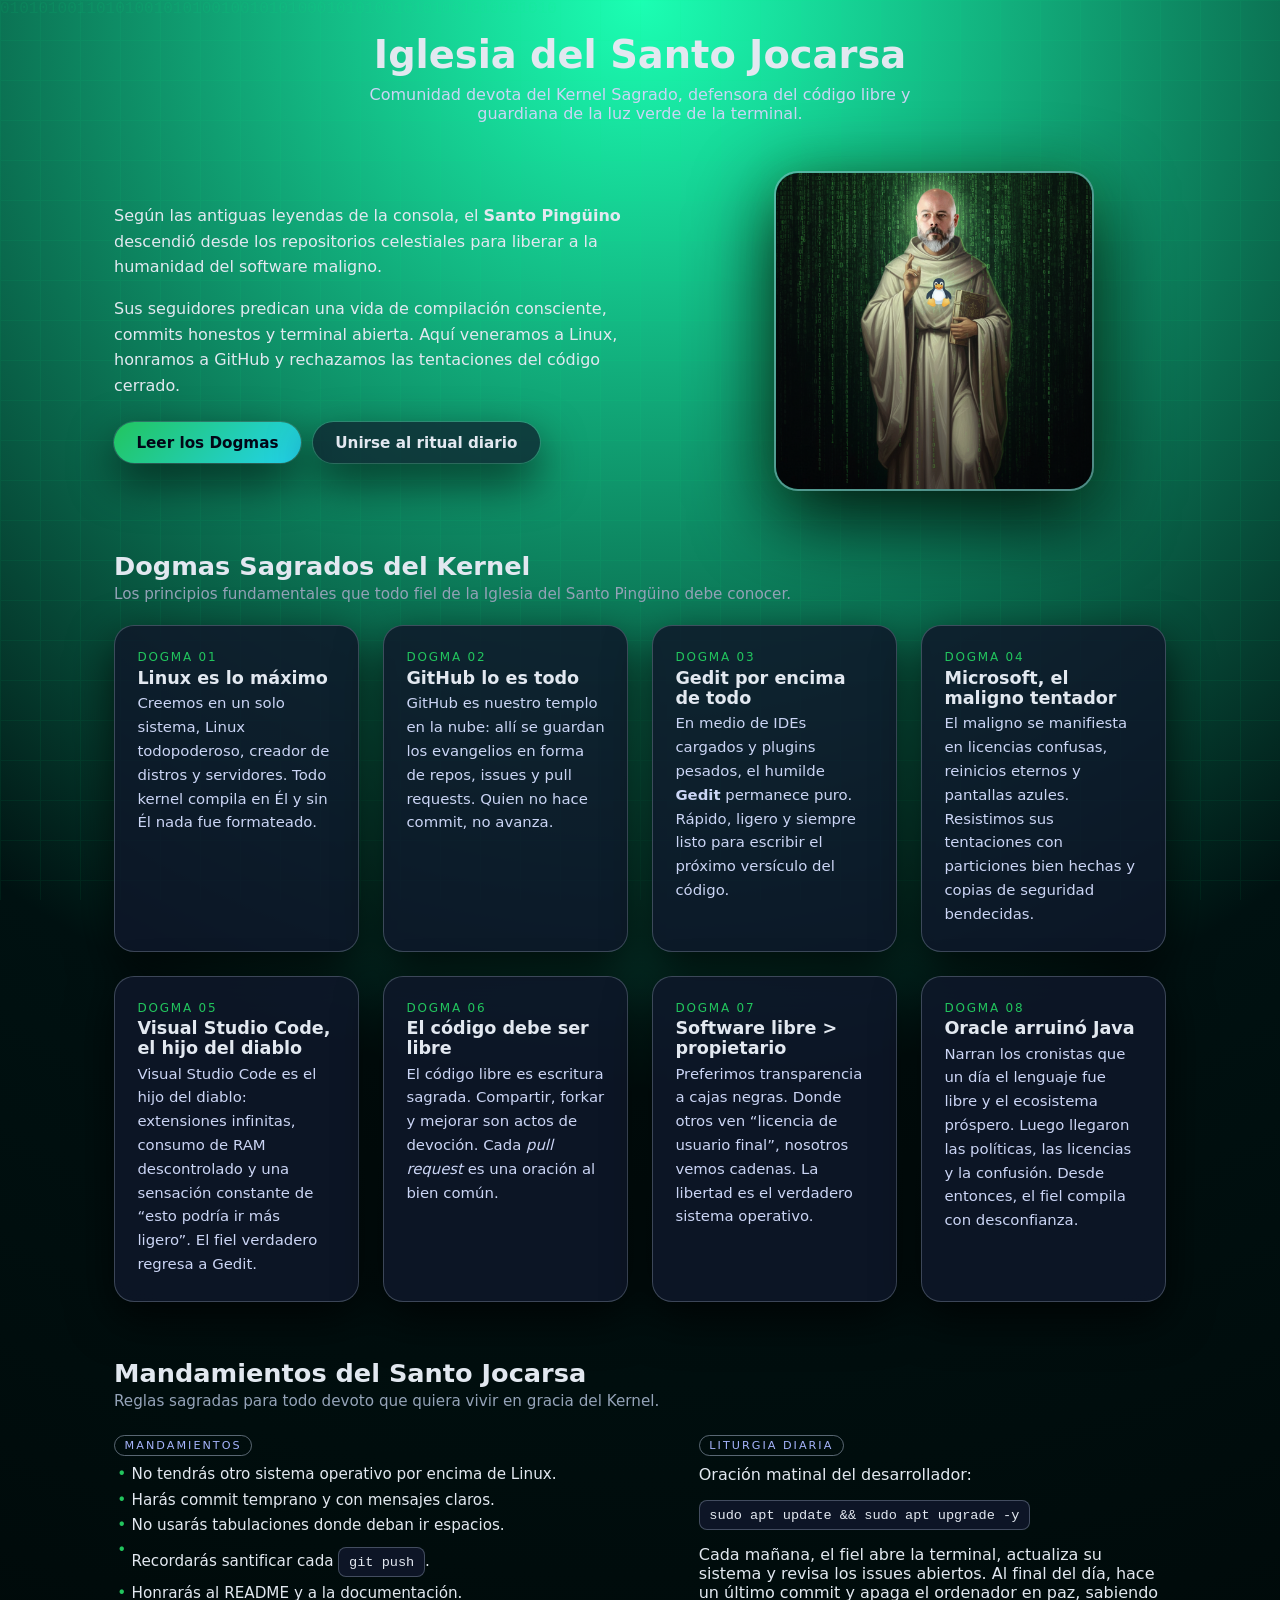
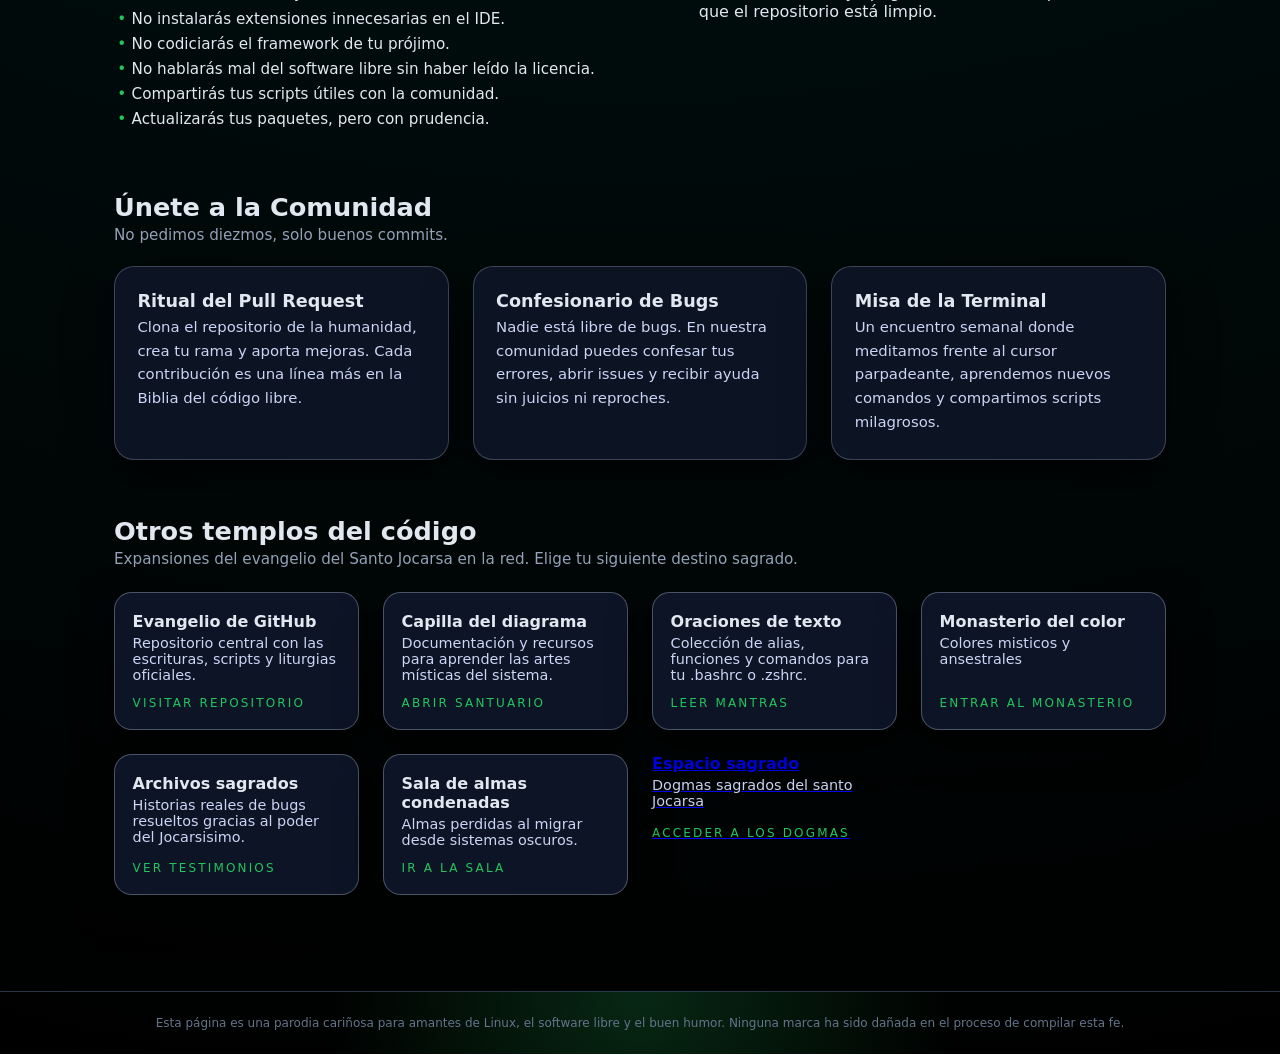
==== index.html @ 2ecf6190 "1" ====
<!DOCTYPE html>
<html lang="es">
<head>
    <meta charset="UTF-8">
    <title>Iglesia del Santo Jocarsa</title>
    <meta name="viewport" content="width=device-width, initial-scale=1.0">

    <style>
        *{
            margin:0;
            padding:0;
            box-sizing:border-box;
        }
        body{
            font-family: system-ui, -apple-system, BlinkMacSystemFont, "Segoe UI", sans-serif;
            background: radial-gradient(circle at top, #1bffb3 0, #001111 40%, #000 100%);
            color:#e2e8f0;
            min-height:100vh;
        }

        /* Fondo tipo "Matrix" */
        body::before{
            content:"";
            position:fixed;
            inset:0;
            background-image:linear-gradient(#00ff88 1px, transparent 1px),
                             linear-gradient(90deg, #00ff88 1px, transparent 1px);
            background-size:40px 40px;
            opacity:0.06;
            pointer-events:none;
            z-index:-2;
        }
        body::after{
            content:"0101010011010100101010010010101000101010010101001010001010";
            position:fixed;
            inset:0;
            color:#00ff88;
            opacity:0.08;
            font-family: "Courier New", monospace;
            white-space:pre-wrap;
            word-break:break-all;
            animation: matrix-fall 25s linear infinite;
            pointer-events:none;
            z-index:-1;
        }
        @keyframes matrix-fall{
            0%{transform:translateY(-30%);}
            100%{transform:translateY(30%);}
        }

        header{
            padding:2rem 1.5rem 1rem;
            text-align:center;
        }
        .tagline{
            font-size:0.9rem;
            text-transform:uppercase;
            letter-spacing:0.25em;
            color:black;
            margin-bottom:0.5rem;
        }
        h1{
            font-size:2.4rem;
            margin-bottom:0.5rem;
        }
        .subtitle{
            font-size:1rem;
            max-width:600px;
            margin:0 auto;
            color:#cbd5f5;
        }

        /* IMAGEN DEL SANTO JOCARSA EN EL HEADER */
        .jocarsa-header{
            display:block;
            margin:0.75rem auto 1.25rem;
            width:150px;
            max-width:45vw;
            border-radius:50%;
            border:3px solid rgba(34,197,94,0.8);
            box-shadow:
                0 18px 45px rgba(0,0,0,0.85),
                0 0 30px rgba(34,197,94,0.7);
            object-fit:cover;
            background:#020617;
        }

        main{
            max-width:1100px;
            margin:0 auto 3rem;
            padding:0 1.5rem 3rem;
        }

        .hero{
            display:grid;
            grid-template-columns: minmax(0,1.2fr) minmax(0,1fr);
            gap:2rem;
            align-items:center;
            margin-top:2rem;
        }
        .hero-text p{
            margin-bottom:1rem;
            line-height:1.6;
        }
        .btn-row{
            display:flex;
            flex-wrap:wrap;
            gap:0.75rem;
            margin-top:1.5rem;
        }
        .btn{
            padding:0.7rem 1.4rem;
            border-radius:999px;
            border:none;
            cursor:pointer;
            font-weight:600;
            text-decoration:none;
            font-size:0.95rem;
            display:inline-flex;
            align-items:center;
            gap:0.4rem;
            box-shadow:0 0 0 1px rgba(148,163,184,0.25), 0 18px 45px rgba(0,0,0,0.65);
        }
        .btn-primary{
            background:linear-gradient(135deg,#22c55e,#22d3ee);
            color:#020617;
        }
        .btn-ghost{
            background:rgba(15,23,42,0.7);
            color:#e2e8f0;
        }

        .hero-img{
            justify-self:center;
        }
        .hero-img img{
            max-width:320px;
            border-radius:1.5rem;
            border:2px solid rgba(148,163,184,0.5);
            box-shadow:0 25px 80px rgba(0,0,0,0.9),
                       0 0 40px rgba(34,197,94,0.35);
        }

        .section{
            margin-top:3.5rem;
        }
        .section-title{
            font-size:1.6rem;
            margin-bottom:0.25rem;
        }
        .section-subtitle{
            font-size:0.95rem;
            color:#94a3b8;
            margin-bottom:1.4rem;
        }

        .grid{
            display:grid;
            grid-template-columns:repeat(auto-fit,minmax(240px,1fr));
            gap:1.5rem;
        }

        .card{
            position:relative;
            padding:1.5rem 1.4rem;
            border-radius:1.25rem;
            background:rgba(15,23,42,0.85);
            border:1px solid rgba(148,163,184,0.35);
            box-shadow:0 16px 45px rgba(0,0,0,0.75);
            overflow:hidden;
        }
        .card::before{
            content:"";
            position:absolute;
            inset:-40%;
            background:conic-gradient(from 140deg, rgba(45,212,191,0.4), transparent, rgba(129,140,248,0.3), transparent);
            opacity:0;
            transition:opacity .4s ease;
            z-index:-1;
        }
        .card:hover::before{
            opacity:1;
        }
        .card-title{
            font-size:1.1rem;
            margin-bottom:0.3rem;
        }
        .card-kicker{
            font-size:0.75rem;
            text-transform:uppercase;
            letter-spacing:0.15em;
            color:#22c55e;
            margin-bottom:0.2rem;
        }
        .card p{
            font-size:0.93rem;
            color:#cbd5f5;
            line-height:1.6;
        }
        .pill{
            display:inline-flex;
            padding:0.2rem 0.6rem;
            border-radius:999px;
            border:1px solid rgba(148,163,184,0.6);
            font-size:0.7rem;
            text-transform:uppercase;
            letter-spacing:0.18em;
            color:#a5b4fc;
            margin-bottom:0.6rem;
        }
        ul{
            list-style:none;
            padding-left:1.1rem;
        }
        li{
            position:relative;
            margin-bottom:0.45rem;
            font-size:0.95rem;
        }
        li::before{
            content:"•";
            position:absolute;
            left:-0.9rem;
            color:#22c55e;
        }

        .columns{
            display:grid;
            grid-template-columns: minmax(0,1.2fr) minmax(0,1fr);
            gap:1.5rem;
            margin-top:1.5rem;
        }

        footer{
            text-align:center;
            font-size:0.75rem;
            color:#64748b;
            padding:1.5rem;
            border-top:1px solid rgba(51,65,85,0.8);
            background:radial-gradient(circle at top,rgba(34,197,94,0.2),transparent 50%);
        }

        code{
            font-family:"JetBrains Mono","Fira Code",monospace;
            font-size:0.85rem;
            background:rgba(15,23,42,0.9);
            padding:0.4rem 0.6rem;
            border-radius:0.5rem;
            border:1px solid rgba(148,163,184,0.4);
            display:inline-block;
            margin-top:0.4rem;
        }

        /* GRID DE ENLACES FINALES */
        .link-grid{
            display:grid;
            grid-template-columns:repeat(auto-fit,minmax(220px,1fr));
            gap:1.5rem;
            margin-top:1.5rem;
        }
        .link-card{
            position:relative;
            display:flex;
            flex-direction:column;
            justify-content:space-between;
            padding:1.2rem 1.1rem;
            border-radius:1.1rem;
            background:rgba(15,23,42,0.9);
            border:1px solid rgba(148,163,184,0.45);
            box-shadow:0 14px 40px rgba(0,0,0,0.7);
            text-decoration:none;
            color:#e2e8f0;
            overflow:hidden;
            transition:transform .18s ease, box-shadow .18s ease, border-color .18s ease;
        }
        .link-card::before{
            content:"";
            position:absolute;
            inset:-40%;
            background:radial-gradient(circle at top,rgba(34,197,94,0.55),transparent 55%);
            opacity:0;
            transition:opacity .25s ease;
            z-index:-1;
        }
        .link-card:hover{
            transform:translateY(-4px);
            box-shadow:0 20px 55px rgba(0,0,0,0.85);
            border-color:rgba(45,212,191,0.75);
        }
        .link-card:hover::before{
            opacity:0.9;
        }
        .link-card-title{
            font-size:1rem;
            font-weight:600;
            margin-bottom:0.25rem;
        }
        .link-card-text{
            font-size:0.9rem;
            color:#cbd5f5;
            margin-bottom:0.8rem;
        }
        .link-card-label{
            font-size:0.75rem;
            text-transform:uppercase;
            letter-spacing:0.18em;
            color:#22c55e;
        }

        @media (max-width:880px){
            .hero, .columns{
                grid-template-columns:1fr;
            }
            header{
                padding-top:1.5rem;
            }
            h1{
                font-size:2rem;
            }
            .hero-img{
                order:-1;
            }
        }
    </style>
</head>
<body>

<header>
    <h1>Iglesia del Santo Jocarsa</h1>
    <p class="subtitle">
        Comunidad devota del Kernel Sagrado, defensora del código libre y guardiana
        de la luz verde de la terminal.
    </p>
</header>

<main>
    <!-- HERO -->
    <section class="hero">
        <div class="hero-text">
            <p>
                Según las antiguas leyendas de la consola, el <strong>Santo Pingüino</strong> descendió
                desde los repositorios celestiales para liberar a la humanidad del software maligno.
            </p>
            <p>
                Sus seguidores predican una vida de compilación consciente, commits honestos y
                terminal abierta. Aquí veneramos a Linux, honramos a GitHub y rechazamos las
                tentaciones del código cerrado.
            </p>

            <div class="btn-row">
                <a href="#dogmas" class="btn btn-primary">Leer los Dogmas</a>
                <a href="#liturgia" class="btn btn-ghost">Unirse al ritual diario</a>
            </div>
        </div>

        <div class="hero-img">
            <img src="jocarsa.png" alt="Santo de Linux y el pingüino sagrado">
        </div>
    </section>

    <!-- DOGMAS -->
    <section id="dogmas" class="section">
        <h2 class="section-title">Dogmas Sagrados del Kernel</h2>
        <p class="section-subtitle">
            Los principios fundamentales que todo fiel de la Iglesia del Santo Pingüino debe conocer.
        </p>

        <div class="grid">
            <article class="card">
                <div class="card-kicker">Dogma 01</div>
                <h3 class="card-title">Linux es lo máximo</h3>
                <p>
                    Creemos en un solo sistema, Linux todopoderoso, creador de distros y servidores.
                    Todo kernel compila en Él y sin Él nada fue formateado.
                </p>
            </article>

            <article class="card">
                <div class="card-kicker">Dogma 02</div>
                <h3 class="card-title">GitHub lo es todo</h3>
                <p>
                    GitHub es nuestro templo en la nube: allí se guardan los evangelios en forma de repos,
                    issues y pull requests. Quien no hace commit, no avanza.
                </p>
            </article>

            <article class="card">
                <div class="card-kicker">Dogma 03</div>
                <h3 class="card-title">Gedit por encima de todo</h3>
                <p>
                    En medio de IDEs cargados y plugins pesados, el humilde <strong>Gedit</strong> permanece puro.
                    Rápido, ligero y siempre listo para escribir el próximo versículo del código.
                </p>
            </article>

            <article class="card">
                <div class="card-kicker">Dogma 04</div>
                <h3 class="card-title">Microsoft, el maligno tentador</h3>
                <p>
                    El maligno se manifiesta en licencias confusas, reinicios eternos y pantallas azules.
                    Resistimos sus tentaciones con particiones bien hechas y copias de seguridad bendecidas.
                </p>
            </article>

            <article class="card">
                <div class="card-kicker">Dogma 05</div>
                <h3 class="card-title">Visual Studio Code, el hijo del diablo</h3>
                <p>
                    Visual Studio Code es el hijo del diablo: extensiones infinitas, consumo de RAM
                    descontrolado y una sensación constante de “esto podría ir más ligero”.
                    El fiel verdadero regresa a Gedit.
                </p>
            </article>

            <article class="card">
                <div class="card-kicker">Dogma 06</div>
                <h3 class="card-title">El código debe ser libre</h3>
                <p>
                    El código libre es escritura sagrada. Compartir, forkar y mejorar son actos de
                    devoción. Cada <em>pull request</em> es una oración al bien común.
                </p>
            </article>

            <article class="card">
                <div class="card-kicker">Dogma 07</div>
                <h3 class="card-title">Software libre &gt; propietario</h3>
                <p>
                    Preferimos transparencia a cajas negras. Donde otros ven “licencia de usuario final”,
                    nosotros vemos cadenas. La libertad es el verdadero sistema operativo.
                </p>
            </article>

            <article class="card">
                <div class="card-kicker">Dogma 08</div>
                <h3 class="card-title">Oracle arruinó Java</h3>
                <p>
                    Narran los cronistas que un día el lenguaje fue libre y el ecosistema próspero.
                    Luego llegaron las políticas, las licencias y la confusión. Desde entonces,
                    el fiel compila con desconfianza.
                </p>
            </article>
        </div>
    </section>

    <!-- MANDAMIENTOS Y LITURGIA -->
    <section id="liturgia" class="section">
        <h2 class="section-title">Mandamientos del Santo Jocarsa</h2>
        <p class="section-subtitle">
            Reglas sagradas para todo devoto que quiera vivir en gracia del Kernel.
        </p>

        <div class="columns">
            <div>
                <span class="pill">Mandamientos</span>
                <ul>
                    <li>No tendrás otro sistema operativo por encima de Linux.</li>
                    <li>Harás commit temprano y con mensajes claros.</li>
                    <li>No usarás tabulaciones donde deban ir espacios.</li>
                    <li>Recordarás santificar cada <code>git push</code>.</li>
                    <li>Honrarás al README y a la documentación.</li>
                    <li>No instalarás extensiones innecesarias en el IDE.</li>
                    <li>No codiciarás el framework de tu prójimo.</li>
                    <li>No hablarás mal del software libre sin haber leído la licencia.</li>
                    <li>Compartirás tus scripts útiles con la comunidad.</li>
                    <li>Actualizarás tus paquetes, pero con prudencia.</li>
                </ul>
            </div>

            <div>
                <span class="pill">Liturgia diaria</span>
                <p style="margin-bottom:0.6rem;">
                    Oración matinal del desarrollador:
                </p>
                <code>
                    sudo apt update &amp;&amp; sudo apt upgrade -y
                </code>

                <p style="margin-top:0.9rem;">
                    Cada mañana, el fiel abre la terminal, actualiza su sistema y revisa los issues
                    abiertos. Al final del día, hace un último commit y apaga el ordenador en paz,
                    sabiendo que el repositorio está limpio.
                </p>
            </div>
        </div>
    </section>

    <!-- COMUNIDAD -->
    <section class="section">
        <h2 class="section-title">Únete a la Comunidad</h2>
        <p class="section-subtitle">
            No pedimos diezmos, solo buenos commits.
        </p>

        <div class="grid">
            <article class="card">
                <h3 class="card-title">Ritual del Pull Request</h3>
                <p>
                    Clona el repositorio de la humanidad, crea tu rama y aporta mejoras.
                    Cada contribución es una línea más en la Biblia del código libre.
                </p>
            </article>

            <article class="card">
                <h3 class="card-title">Confesionario de Bugs</h3>
                <p>
                    Nadie está libre de bugs. En nuestra comunidad puedes confesar tus errores,
                    abrir issues y recibir ayuda sin juicios ni reproches.
                </p>
            </article>

            <article class="card">
                <h3 class="card-title">Misa de la Terminal</h3>
                <p>
                    Un encuentro semanal donde meditamos frente al cursor parpadeante,
                    aprendemos nuevos comandos y compartimos scripts milagrosos.
                </p>
            </article>
        </div>
    </section>
    <section class="section">
        <h2 class="section-title">Otros templos del código</h2>
        <p class="section-subtitle">
            Expansiones del evangelio del Santo Jocarsa en la red. Elige tu siguiente destino sagrado.
        </p>

        <div class="link-grid">
            <a href="https://github.com/jocarsa" class="link-card">
                <div>
                    <div class="link-card-title">Evangelio de GitHub</div>
                    <p class="link-card-text">Repositorio central con las escrituras, scripts y liturgias oficiales.</p>
                </div>
                <span class="link-card-label">Visitar repositorio</span>
            </a>

            <a href="https://jocarsa.github.io/diagrama/" class="link-card">
                <div>
                    <div class="link-card-title">Capilla del diagrama</div>
                    <p class="link-card-text">Documentación y recursos para aprender las artes místicas del sistema.</p>
                </div>
                <span class="link-card-label">Abrir santuario</span>
            </a>

            <a href="https://editor.jocarsa.com/" class="link-card">
                <div>
                    <div class="link-card-title">Oraciones de texto</div>
                    <p class="link-card-text">Colección de alias, funciones y comandos para tu .bashrc o .zshrc.</p>
                </div>
                <span class="link-card-label">Leer mantras</span>
            </a>

            <a href="https://colores.jocarsa.com/" class="link-card">
                <div>
                    <div class="link-card-title">Monasterio del color</div>
                    <p class="link-card-text">Colores misticos y ansestrales</p>
                </div>
                <span class="link-card-label">Entrar al monasterio</span>
            </a>

            <a href="https://eval.jocarsa.com/" class="link-card">
                <div>
                    <div class="link-card-title">Archivos sagrados</div>
                    <p class="link-card-text">Historias reales de bugs resueltos gracias al poder del Jocarsisimo.</p>
                </div>
                <span class="link-card-label">Ver testimonios</span>
            </a>

            <a href="https://emojis.jocarsa.com/" class="link-card">
                <div>
                    <div class="link-card-title">Sala de almas condenadas</div>
                    <p class="link-card-text">Almas perdidas al migrar desde sistemas oscuros.</p>
                </div>
                <span class="link-card-label">Ir a la sala</span>
            </a>
            <a href="biblia.html"link-card">
                <div>
                    <div class="link-card-title">Espacio sagrado</div>
                    <p class="link-card-text">Dogmas sagrados del santo Jocarsa</p>
                </div>
                <span class="link-card-label">Acceder a los dogmas</span>
            </a>
        </div>
    </section>
</main>

<footer>
    Esta página es una parodia cariñosa para amantes de Linux, el software libre y el buen humor.
    Ninguna marca ha sido dañada en el proceso de compilar esta fe.
</footer>

</body>
</html>
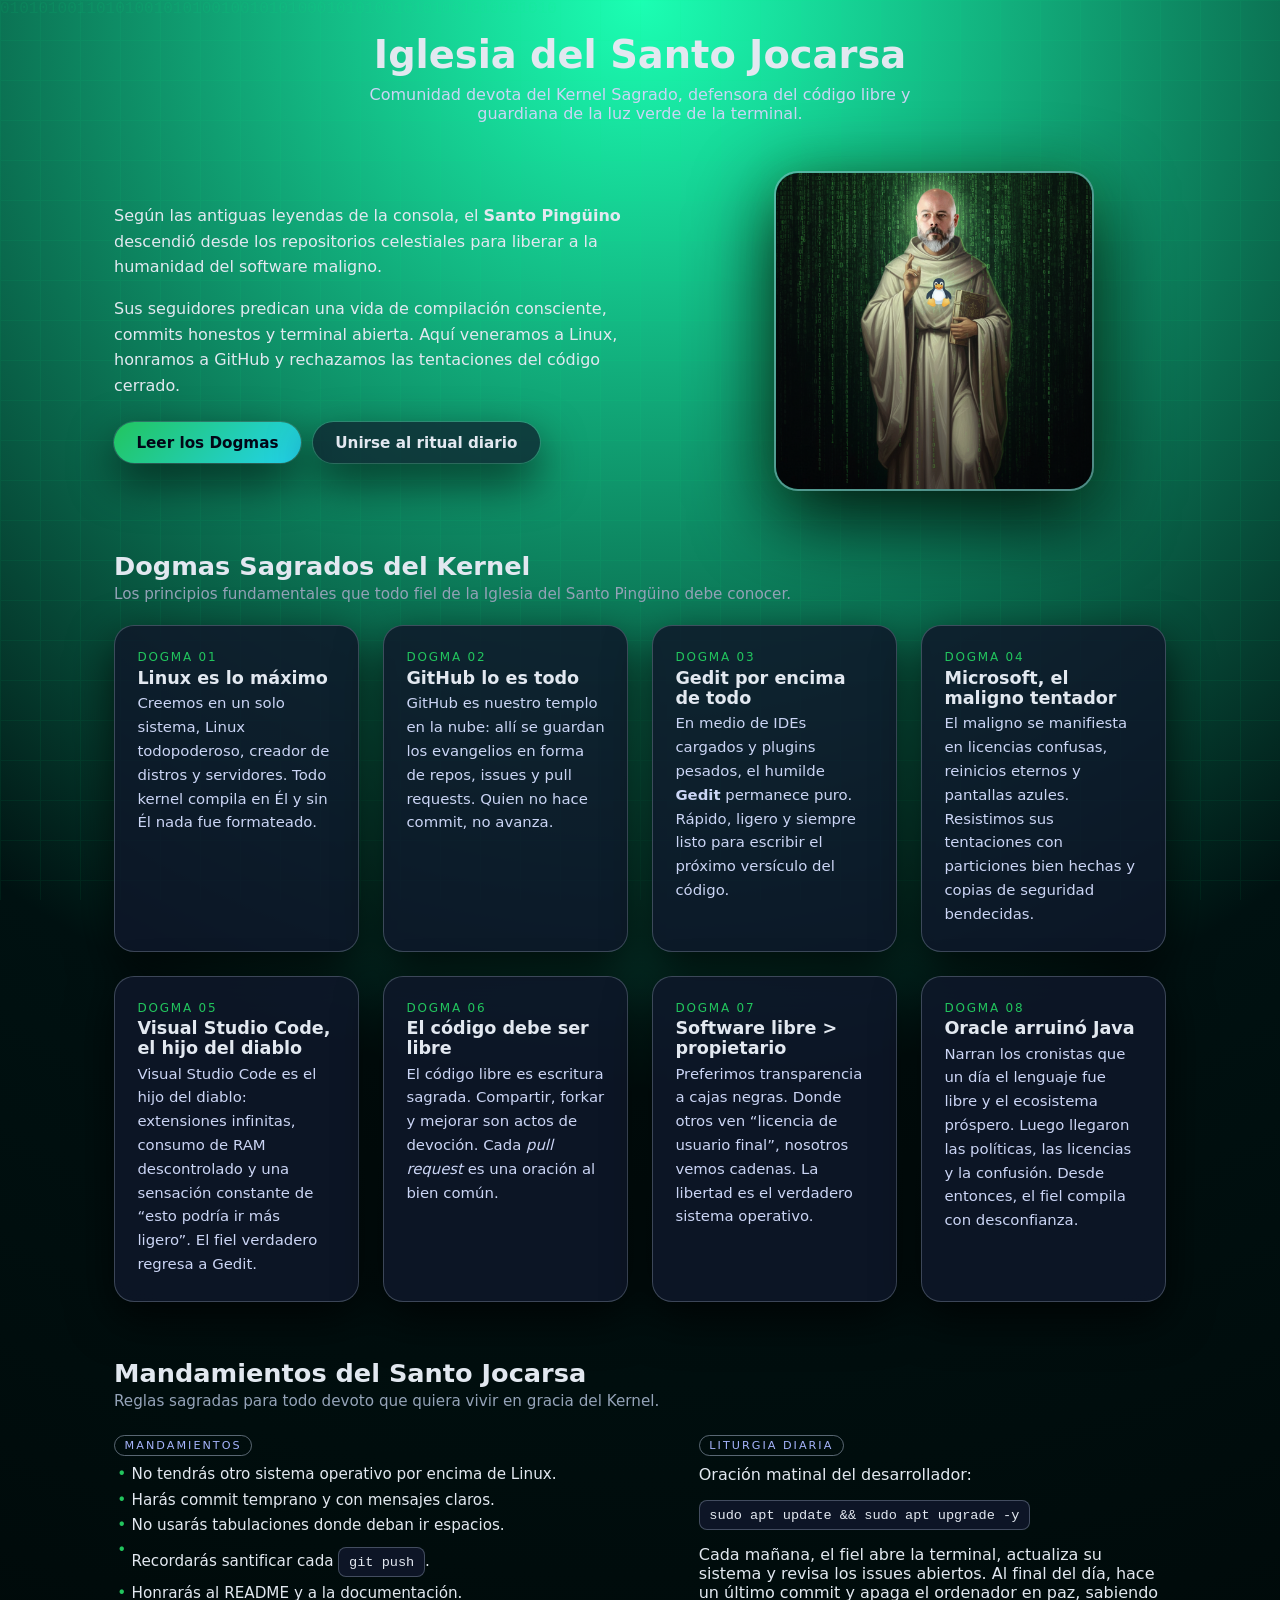
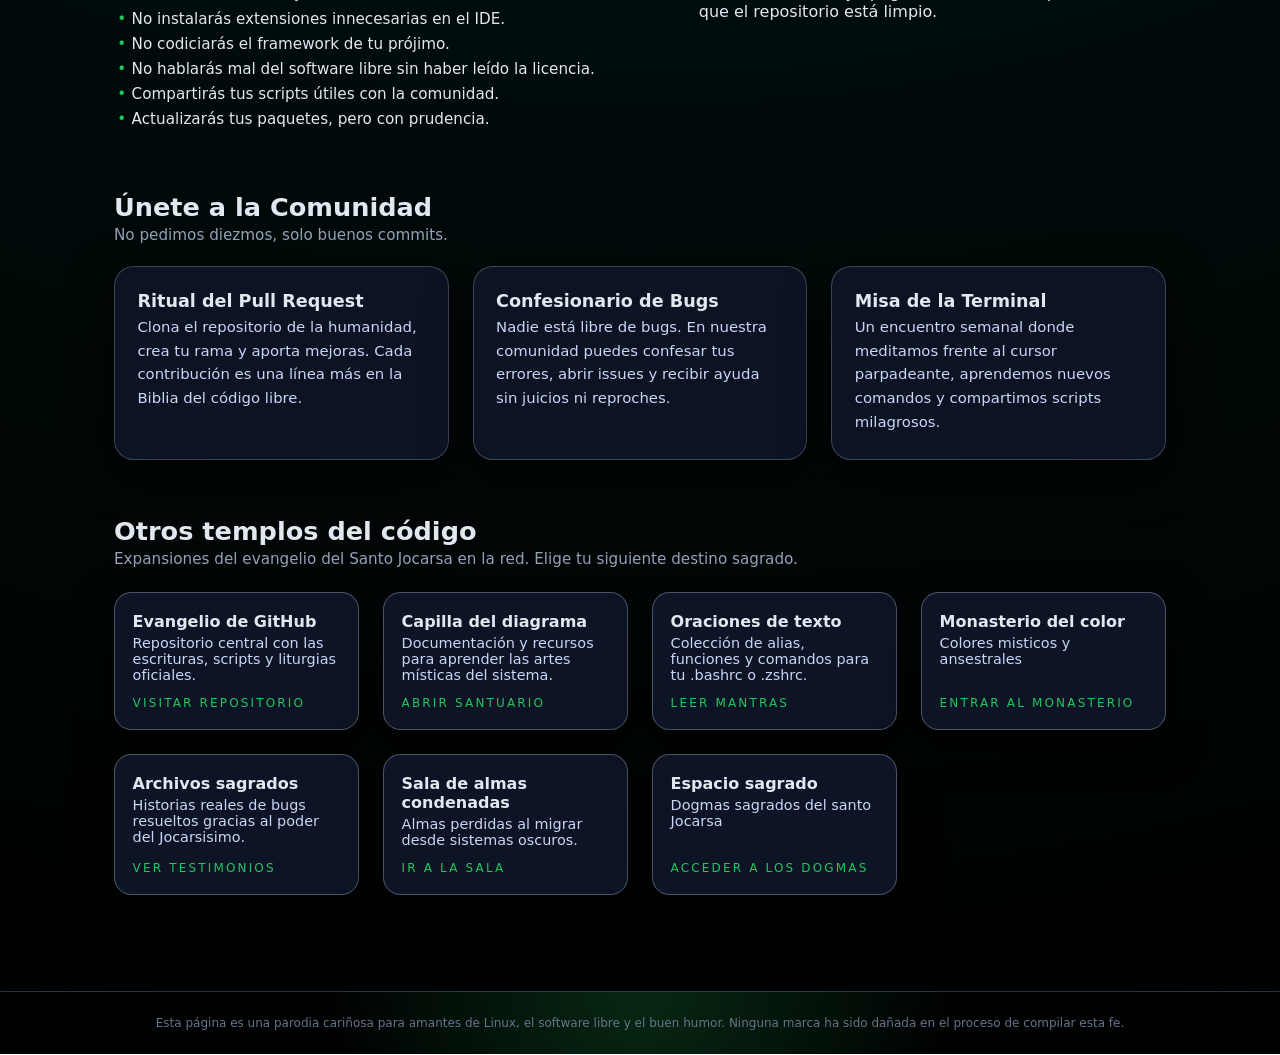
==== commit 9392f35a: "1" ====
--- a/index.html
+++ b/index.html
@@ -571,7 +571,7 @@
                 </div>
                 <span class="link-card-label">Ir a la sala</span>
             </a>
-            <a href="biblia.html"link-card">
+            <a href="biblia.html" class="link-card">
                 <div>
                     <div class="link-card-title">Espacio sagrado</div>
                     <p class="link-card-text">Dogmas sagrados del santo Jocarsa</p>
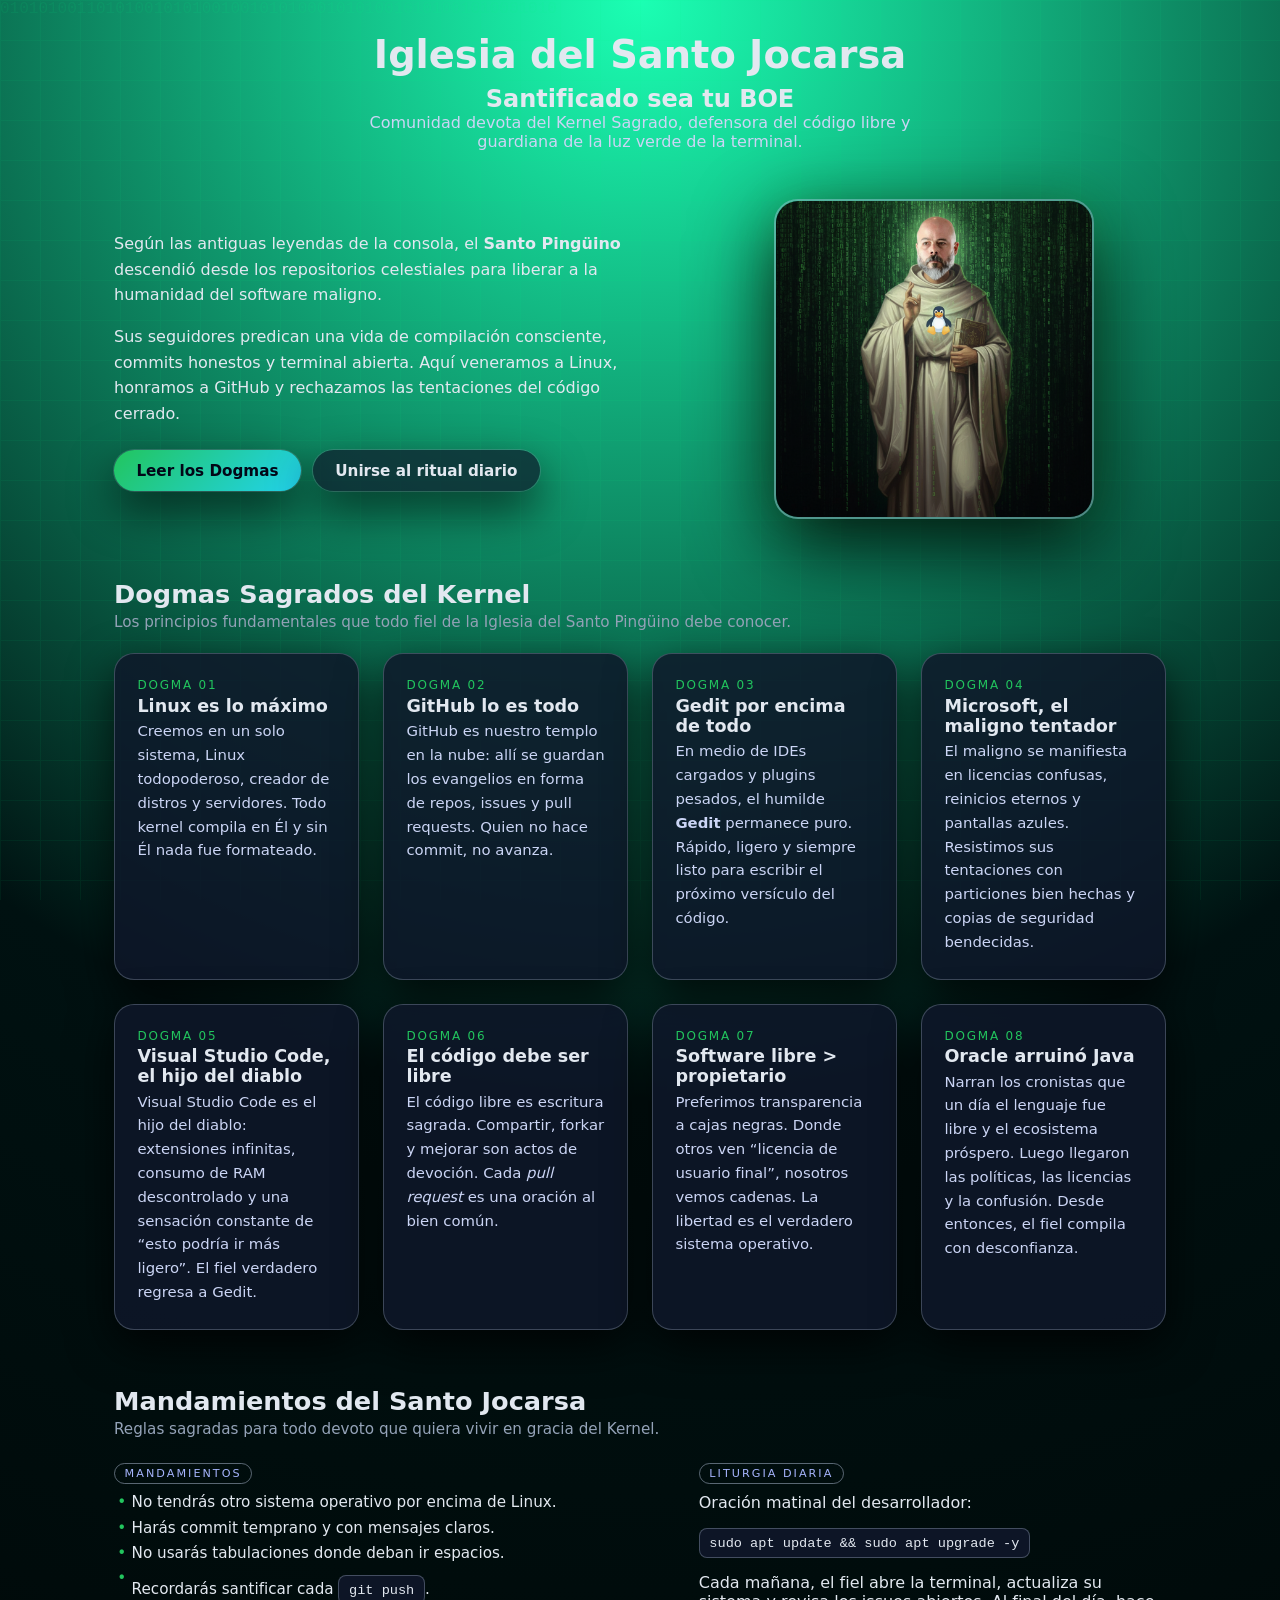
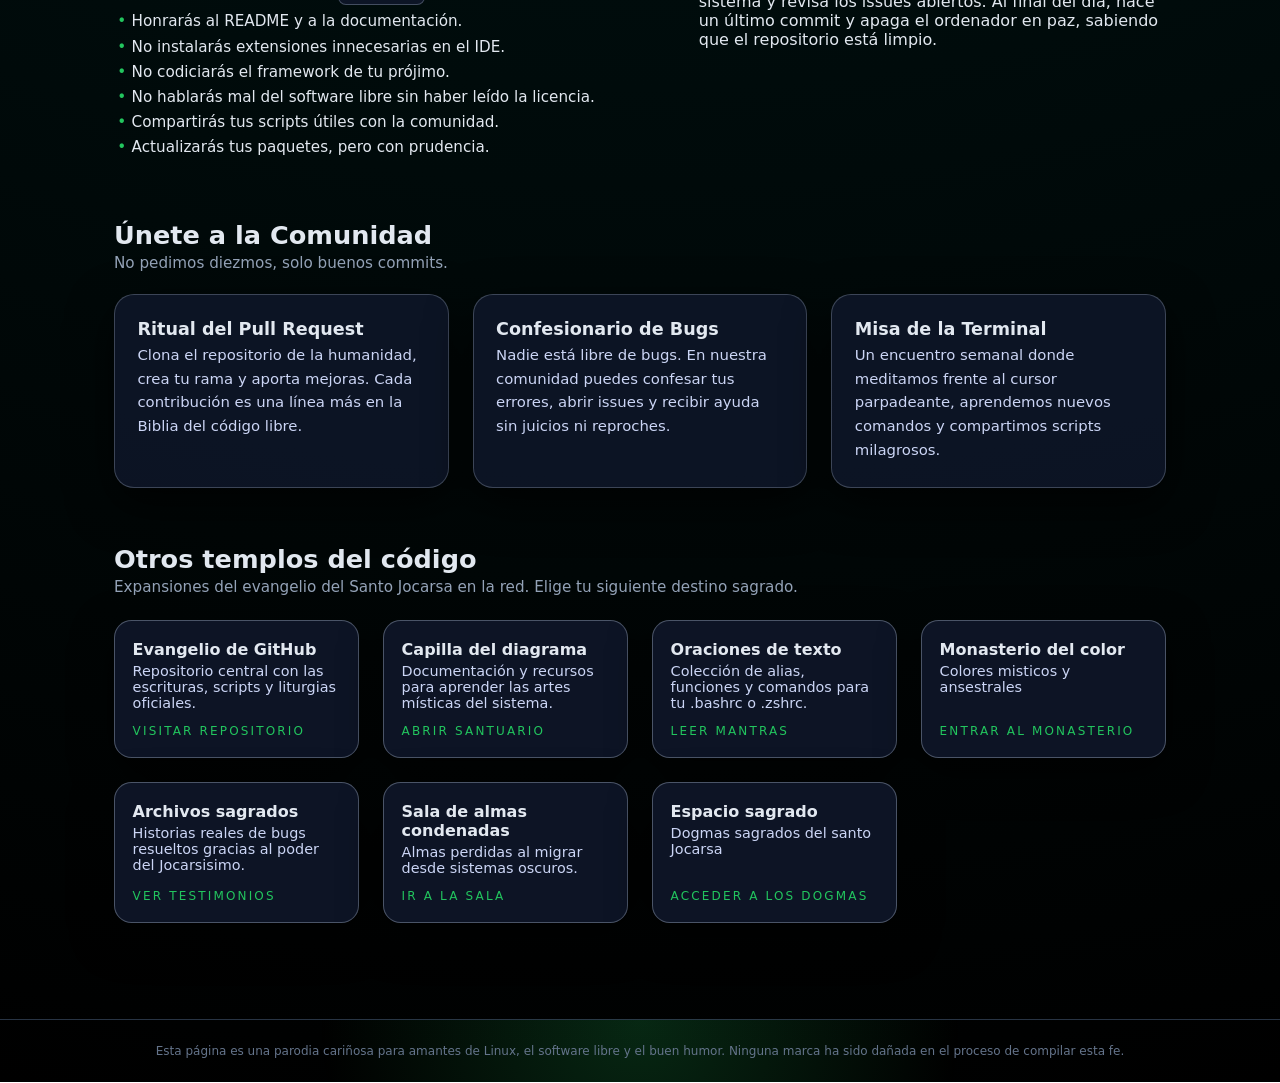
==== commit 59d3c65c: "Update index.html" ====
--- a/index.html
+++ b/index.html
@@ -5,6 +5,15 @@
     <title>Iglesia del Santo Jocarsa</title>
     <meta name="viewport" content="width=device-width, initial-scale=1.0">
 
+    <!-- Cursor del pingüino -->
+    <style type="text/css">
+        * {
+            cursor: url(https://cur.cursors-4u.net/nature/nat-5/nat431.ani), 
+                   url(https://cur.cursors-4u.net/nature/nat-5/nat431.png), 
+                   auto !important;
+        }
+    </style>
+    
     <style>
         *{
             margin:0;
@@ -327,6 +336,7 @@
 
 <header>
     <h1>Iglesia del Santo Jocarsa</h1>
+    <h2>Santificado sea tu BOE</h2>
     <p class="subtitle">
         Comunidad devota del Kernel Sagrado, defensora del código libre y guardiana
         de la luz verde de la terminal.
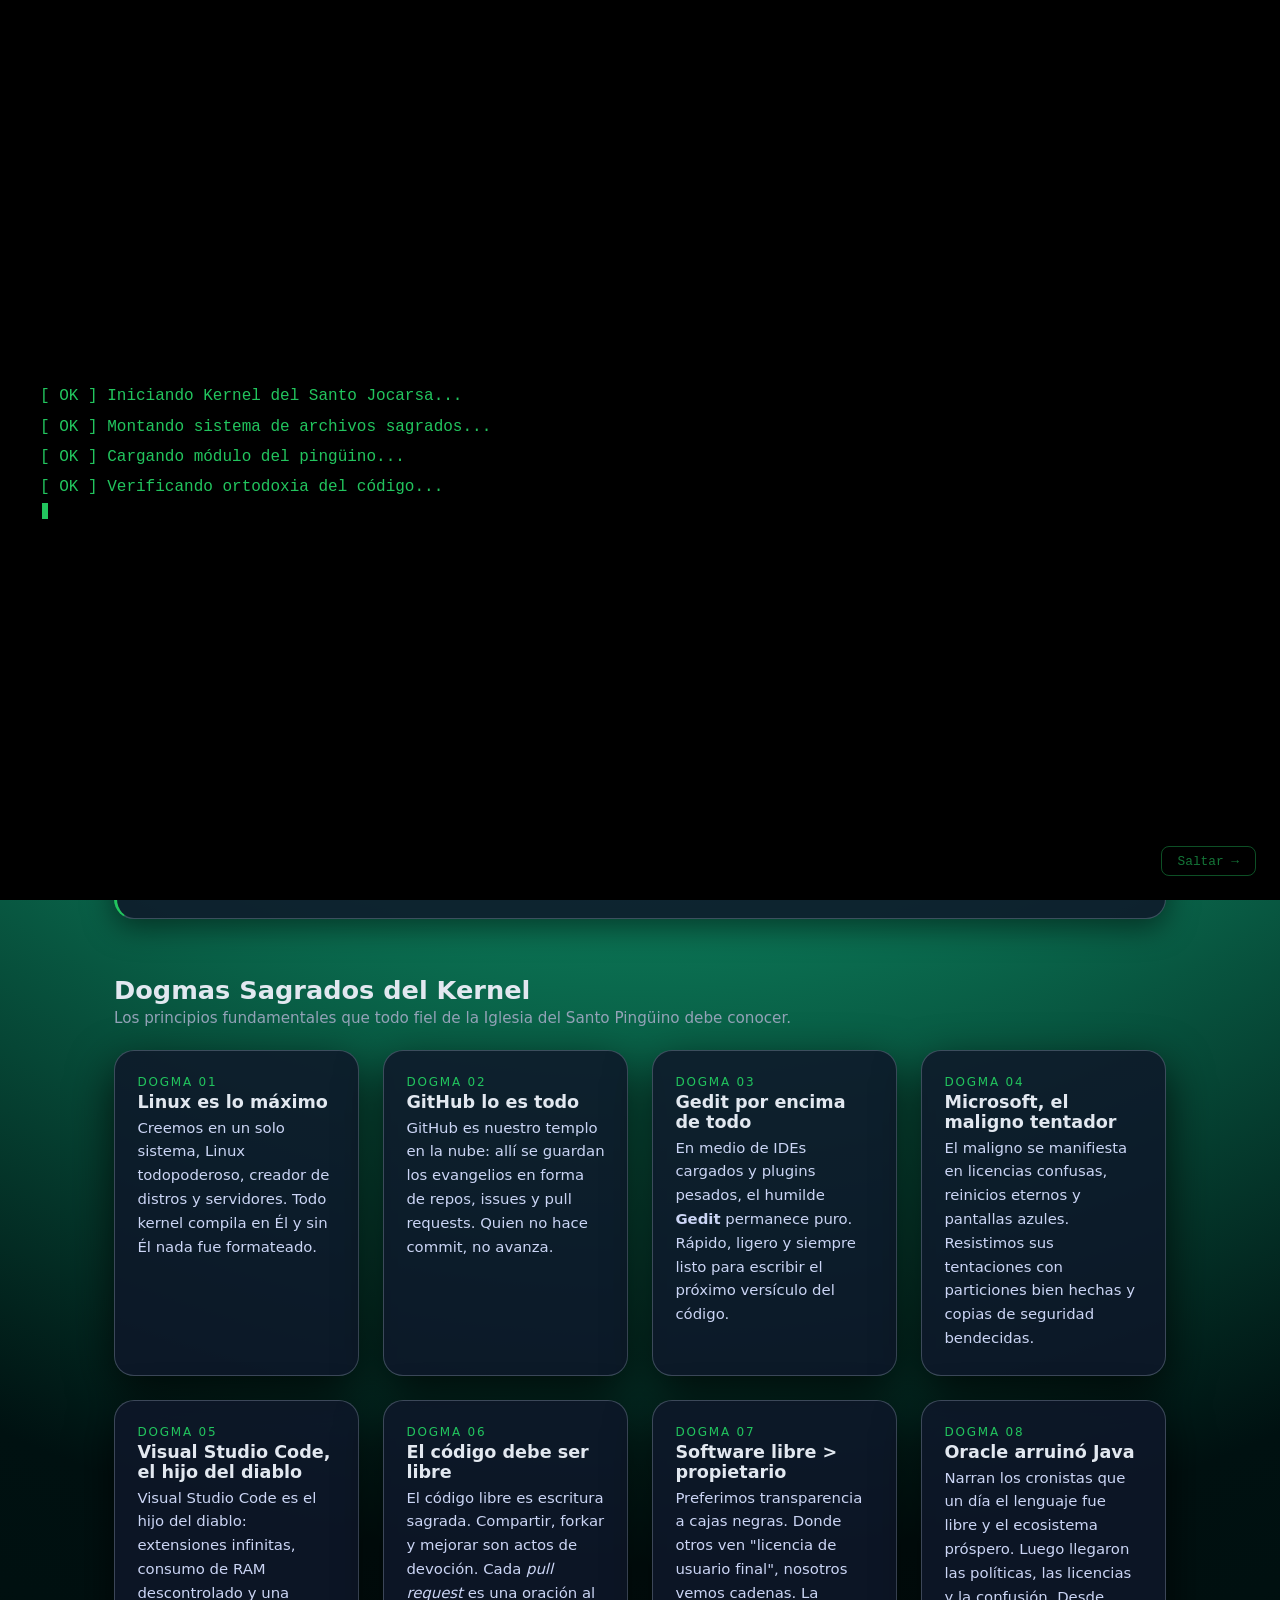
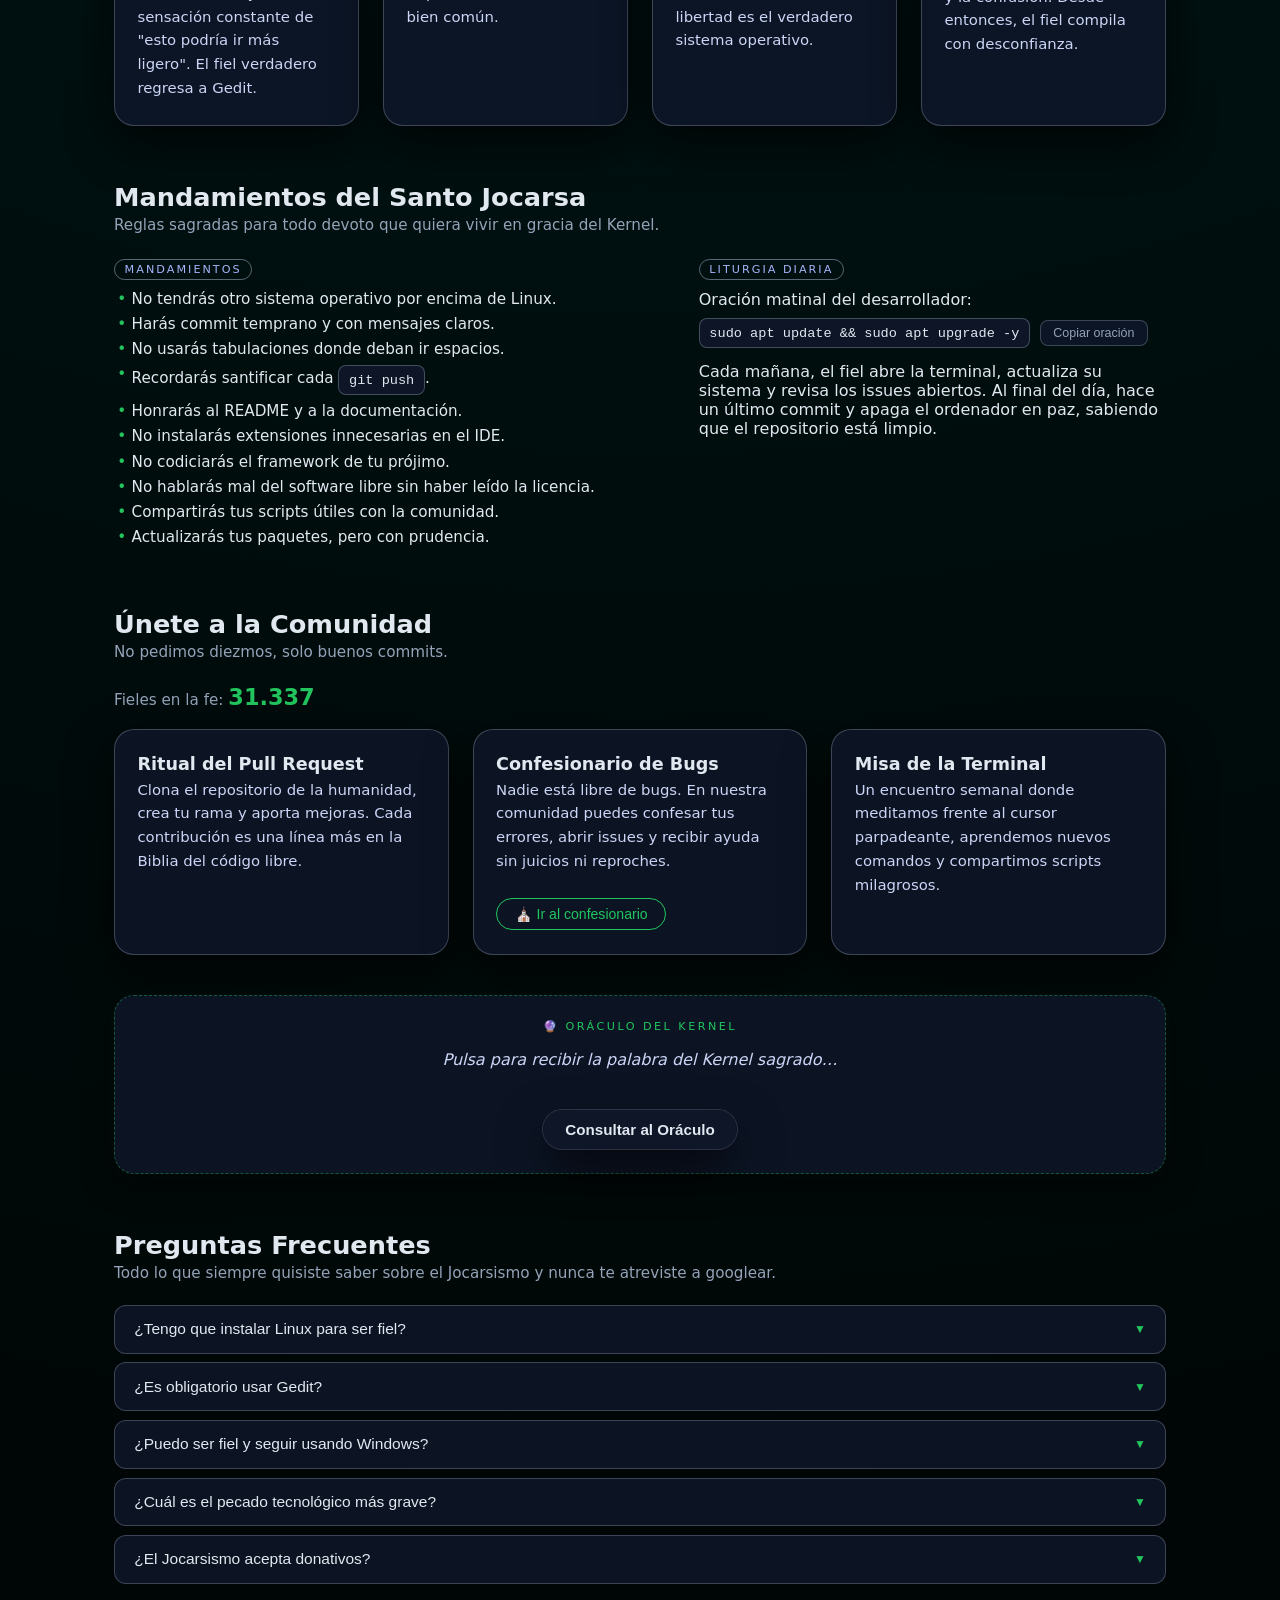
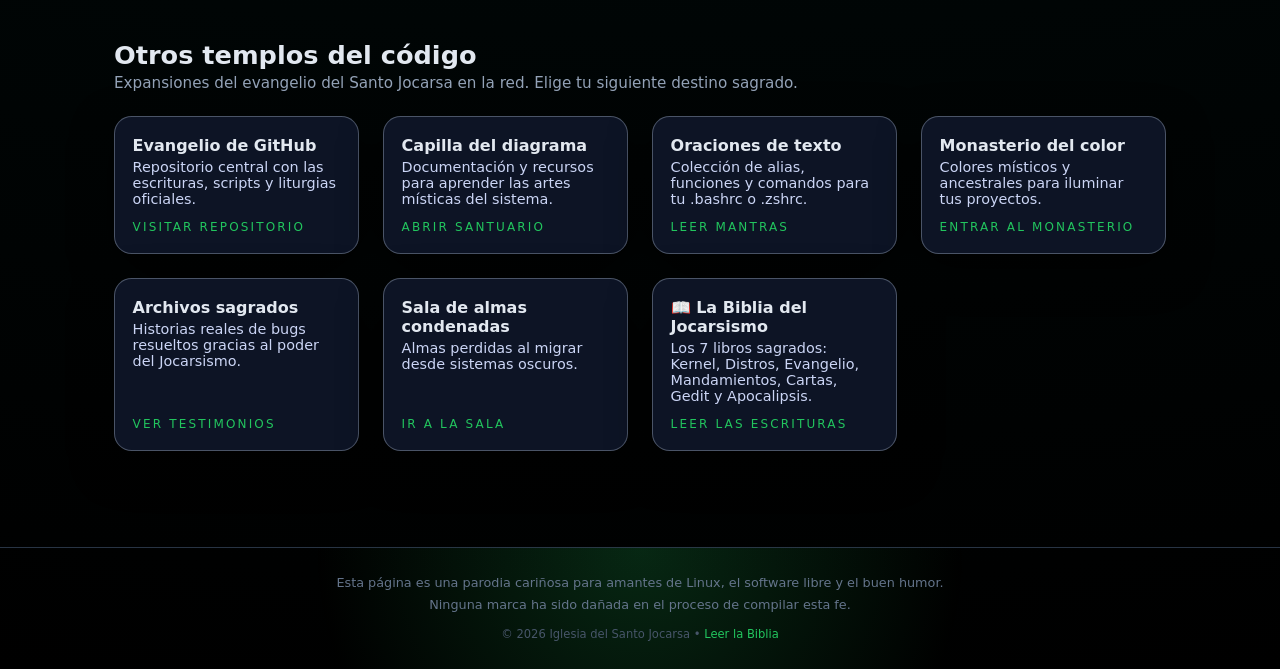
==== commit 63728511: "Jocarsismo al poder" ====
--- a/index.html
+++ b/index.html
@@ -4,337 +4,72 @@
     <meta charset="UTF-8">
     <title>Iglesia del Santo Jocarsa</title>
     <meta name="viewport" content="width=device-width, initial-scale=1.0">
-
-    <!-- Cursor del pingüino -->
-    <style type="text/css">
-        * {
-            cursor: url(https://cur.cursors-4u.net/nature/nat-5/nat431.ani), 
-                   url(https://cur.cursors-4u.net/nature/nat-5/nat431.png), 
-                   auto !important;
-        }
-    </style>
-    
-    <style>
-        *{
-            margin:0;
-            padding:0;
-            box-sizing:border-box;
-        }
-        body{
-            font-family: system-ui, -apple-system, BlinkMacSystemFont, "Segoe UI", sans-serif;
-            background: radial-gradient(circle at top, #1bffb3 0, #001111 40%, #000 100%);
-            color:#e2e8f0;
-            min-height:100vh;
-        }
-
-        /* Fondo tipo "Matrix" */
-        body::before{
-            content:"";
-            position:fixed;
-            inset:0;
-            background-image:linear-gradient(#00ff88 1px, transparent 1px),
-                             linear-gradient(90deg, #00ff88 1px, transparent 1px);
-            background-size:40px 40px;
-            opacity:0.06;
-            pointer-events:none;
-            z-index:-2;
-        }
-        body::after{
-            content:"0101010011010100101010010010101000101010010101001010001010";
-            position:fixed;
-            inset:0;
-            color:#00ff88;
-            opacity:0.08;
-            font-family: "Courier New", monospace;
-            white-space:pre-wrap;
-            word-break:break-all;
-            animation: matrix-fall 25s linear infinite;
-            pointer-events:none;
-            z-index:-1;
-        }
-        @keyframes matrix-fall{
-            0%{transform:translateY(-30%);}
-            100%{transform:translateY(30%);}
-        }
-
-        header{
-            padding:2rem 1.5rem 1rem;
-            text-align:center;
-        }
-        .tagline{
-            font-size:0.9rem;
-            text-transform:uppercase;
-            letter-spacing:0.25em;
-            color:black;
-            margin-bottom:0.5rem;
-        }
-        h1{
-            font-size:2.4rem;
-            margin-bottom:0.5rem;
-        }
-        .subtitle{
-            font-size:1rem;
-            max-width:600px;
-            margin:0 auto;
-            color:#cbd5f5;
-        }
-
-        /* IMAGEN DEL SANTO JOCARSA EN EL HEADER */
-        .jocarsa-header{
-            display:block;
-            margin:0.75rem auto 1.25rem;
-            width:150px;
-            max-width:45vw;
-            border-radius:50%;
-            border:3px solid rgba(34,197,94,0.8);
-            box-shadow:
-                0 18px 45px rgba(0,0,0,0.85),
-                0 0 30px rgba(34,197,94,0.7);
-            object-fit:cover;
-            background:#020617;
-        }
-
-        main{
-            max-width:1100px;
-            margin:0 auto 3rem;
-            padding:0 1.5rem 3rem;
-        }
-
-        .hero{
-            display:grid;
-            grid-template-columns: minmax(0,1.2fr) minmax(0,1fr);
-            gap:2rem;
-            align-items:center;
-            margin-top:2rem;
-        }
-        .hero-text p{
-            margin-bottom:1rem;
-            line-height:1.6;
-        }
-        .btn-row{
-            display:flex;
-            flex-wrap:wrap;
-            gap:0.75rem;
-            margin-top:1.5rem;
-        }
-        .btn{
-            padding:0.7rem 1.4rem;
-            border-radius:999px;
-            border:none;
-            cursor:pointer;
-            font-weight:600;
-            text-decoration:none;
-            font-size:0.95rem;
-            display:inline-flex;
-            align-items:center;
-            gap:0.4rem;
-            box-shadow:0 0 0 1px rgba(148,163,184,0.25), 0 18px 45px rgba(0,0,0,0.65);
-        }
-        .btn-primary{
-            background:linear-gradient(135deg,#22c55e,#22d3ee);
-            color:#020617;
-        }
-        .btn-ghost{
-            background:rgba(15,23,42,0.7);
-            color:#e2e8f0;
-        }
-
-        .hero-img{
-            justify-self:center;
-        }
-        .hero-img img{
-            max-width:320px;
-            border-radius:1.5rem;
-            border:2px solid rgba(148,163,184,0.5);
-            box-shadow:0 25px 80px rgba(0,0,0,0.9),
-                       0 0 40px rgba(34,197,94,0.35);
-        }
-
-        .section{
-            margin-top:3.5rem;
-        }
-        .section-title{
-            font-size:1.6rem;
-            margin-bottom:0.25rem;
-        }
-        .section-subtitle{
-            font-size:0.95rem;
-            color:#94a3b8;
-            margin-bottom:1.4rem;
-        }
-
-        .grid{
-            display:grid;
-            grid-template-columns:repeat(auto-fit,minmax(240px,1fr));
-            gap:1.5rem;
-        }
-
-        .card{
-            position:relative;
-            padding:1.5rem 1.4rem;
-            border-radius:1.25rem;
-            background:rgba(15,23,42,0.85);
-            border:1px solid rgba(148,163,184,0.35);
-            box-shadow:0 16px 45px rgba(0,0,0,0.75);
-            overflow:hidden;
-        }
-        .card::before{
-            content:"";
-            position:absolute;
-            inset:-40%;
-            background:conic-gradient(from 140deg, rgba(45,212,191,0.4), transparent, rgba(129,140,248,0.3), transparent);
-            opacity:0;
-            transition:opacity .4s ease;
-            z-index:-1;
-        }
-        .card:hover::before{
-            opacity:1;
-        }
-        .card-title{
-            font-size:1.1rem;
-            margin-bottom:0.3rem;
-        }
-        .card-kicker{
-            font-size:0.75rem;
-            text-transform:uppercase;
-            letter-spacing:0.15em;
-            color:#22c55e;
-            margin-bottom:0.2rem;
-        }
-        .card p{
-            font-size:0.93rem;
-            color:#cbd5f5;
-            line-height:1.6;
-        }
-        .pill{
-            display:inline-flex;
-            padding:0.2rem 0.6rem;
-            border-radius:999px;
-            border:1px solid rgba(148,163,184,0.6);
-            font-size:0.7rem;
-            text-transform:uppercase;
-            letter-spacing:0.18em;
-            color:#a5b4fc;
-            margin-bottom:0.6rem;
-        }
-        ul{
-            list-style:none;
-            padding-left:1.1rem;
-        }
-        li{
-            position:relative;
-            margin-bottom:0.45rem;
-            font-size:0.95rem;
-        }
-        li::before{
-            content:"•";
-            position:absolute;
-            left:-0.9rem;
-            color:#22c55e;
-        }
-
-        .columns{
-            display:grid;
-            grid-template-columns: minmax(0,1.2fr) minmax(0,1fr);
-            gap:1.5rem;
-            margin-top:1.5rem;
-        }
-
-        footer{
-            text-align:center;
-            font-size:0.75rem;
-            color:#64748b;
-            padding:1.5rem;
-            border-top:1px solid rgba(51,65,85,0.8);
-            background:radial-gradient(circle at top,rgba(34,197,94,0.2),transparent 50%);
-        }
-
-        code{
-            font-family:"JetBrains Mono","Fira Code",monospace;
-            font-size:0.85rem;
-            background:rgba(15,23,42,0.9);
-            padding:0.4rem 0.6rem;
-            border-radius:0.5rem;
-            border:1px solid rgba(148,163,184,0.4);
-            display:inline-block;
-            margin-top:0.4rem;
-        }
-
-        /* GRID DE ENLACES FINALES */
-        .link-grid{
-            display:grid;
-            grid-template-columns:repeat(auto-fit,minmax(220px,1fr));
-            gap:1.5rem;
-            margin-top:1.5rem;
-        }
-        .link-card{
-            position:relative;
-            display:flex;
-            flex-direction:column;
-            justify-content:space-between;
-            padding:1.2rem 1.1rem;
-            border-radius:1.1rem;
-            background:rgba(15,23,42,0.9);
-            border:1px solid rgba(148,163,184,0.45);
-            box-shadow:0 14px 40px rgba(0,0,0,0.7);
-            text-decoration:none;
-            color:#e2e8f0;
-            overflow:hidden;
-            transition:transform .18s ease, box-shadow .18s ease, border-color .18s ease;
-        }
-        .link-card::before{
-            content:"";
-            position:absolute;
-            inset:-40%;
-            background:radial-gradient(circle at top,rgba(34,197,94,0.55),transparent 55%);
-            opacity:0;
-            transition:opacity .25s ease;
-            z-index:-1;
-        }
-        .link-card:hover{
-            transform:translateY(-4px);
-            box-shadow:0 20px 55px rgba(0,0,0,0.85);
-            border-color:rgba(45,212,191,0.75);
-        }
-        .link-card:hover::before{
-            opacity:0.9;
-        }
-        .link-card-title{
-            font-size:1rem;
-            font-weight:600;
-            margin-bottom:0.25rem;
-        }
-        .link-card-text{
-            font-size:0.9rem;
-            color:#cbd5f5;
-            margin-bottom:0.8rem;
-        }
-        .link-card-label{
-            font-size:0.75rem;
-            text-transform:uppercase;
-            letter-spacing:0.18em;
-            color:#22c55e;
-        }
-
-        @media (max-width:880px){
-            .hero, .columns{
-                grid-template-columns:1fr;
-            }
-            header{
-                padding-top:1.5rem;
-            }
-            h1{
-                font-size:2rem;
-            }
-            .hero-img{
-                order:-1;
-            }
-        }
-    </style>
+    <meta name="description" content="Iglesia del Santo Jocarsa: comunidad devota del Kernel Sagrado, defensora del código libre y guardiana del pingüino. Parodia cariñosa de Linux y el software libre.">
+    <meta name="theme-color" content="#001111">
+    <meta property="og:title" content="Iglesia del Santo Jocarsa">
+    <meta property="og:description" content="Comunidad devota del Kernel Sagrado, defensora del código libre y el pingüino.">
+    <meta property="og:image" content="jocarsa.png">
+    <meta property="og:type" content="website">
+    <link rel="stylesheet" href="assets/css/style.css">
 </head>
 <body>
 
+<!-- BOOT SCREEN -->
+<div id="boot-screen" class="boot-screen" role="status" aria-live="polite">
+    <div class="boot-lines"></div>
+    <span class="boot-cursor" aria-hidden="true"></span>
+    <button class="boot-skip">Saltar →</button>
+</div>
+
+<!-- MODAL CONFESIONARIO -->
+<div id="confes-overlay" class="confes-overlay" role="dialog" aria-modal="true" aria-label="Confesionario de pecados tecnológicos">
+    <div class="confes-box">
+        <h2 class="confes-title">⛪ Confesionario Tecnológico</h2>
+        <p class="confes-subtitle">Confiesa tu pecado al Santo Jocarsa y recibirás tu penitencia.</p>
+
+        <select id="confes-select" class="confes-select" aria-label="Selecciona tu pecado">
+            <option value="" disabled selected>— Elige tu pecado —</option>
+            <option value="windows">Usé Windows esta semana</option>
+            <option value="vscode">Instalé Visual Studio Code</option>
+            <option value="force">Hice git push --force a main</option>
+            <option value="commit">Mi commit message fue "arreglé cosas"</option>
+            <option value="rmrf">No hice backup antes de rm -rf</option>
+            <option value="chmod777">Usé chmod 777 en producción</option>
+            <option value="readme">No escribí el README</option>
+            <option value="stackoverflow">Copié código de Stack Overflow sin entenderlo</option>
+            <option value="tabs">Usé espacios donde debían ir tabulaciones</option>
+            <option value="npm">Instalé npm y node_modules pesa 500 MB</option>
+        </select>
+
+        <div class="confes-actions">
+            <button id="confes-submit" class="confes-submit">🙏 Confesar y recibir penitencia</button>
+            <button id="confes-close-btn" class="confes-close-btn">Cerrar</button>
+        </div>
+
+        <div id="confes-result" class="confes-result" role="status" aria-live="polite"></div>
+    </div>
+</div>
+
+<!-- BSOD EASTER EGG -->
+<div id="bsod-overlay" class="bsod-overlay" role="alertdialog" aria-label="Pantalla azul del hereje">
+    <div class="bsod-content">
+        <span class="bsod-emoji" aria-hidden="true">:(</span>
+        <p class="bsod-title">Your PC ran into a problem and needs to restart.<br>
+        We're just collecting some sin data, and then we'll restart for you.</p>
+        <div class="bsod-code">KERNEL_JOCARSA_PROTECTION_FAULT</div>
+        <p class="bsod-progress">0% complete</p>
+        <p class="bsod-body">
+            Se detectó el uso de software no libre en el sistema.<br>
+            Para prevenir daños mayores al Kernel Sagrado, el proceso ha sido abortado.<br><br>
+            Más información sobre este error:<br>
+            <strong>jocarsismo.vercel.app/biblia.html</strong>
+        </p>
+        <p class="bsod-hint">(Haz clic en cualquier lugar para cerrar)</p>
+    </div>
+</div>
+
 <header>
+    <img src="jocarsa.png" alt="Santo Jocarsa" class="jocarsa-header" loading="lazy" width="150" height="150">
     <h1>Iglesia del Santo Jocarsa</h1>
     <h2>Santificado sea tu BOE</h2>
     <p class="subtitle">
@@ -345,7 +80,7 @@
 
 <main>
     <!-- HERO -->
-    <section class="hero">
+    <section class="hero reveal">
         <div class="hero-text">
             <p>
                 Según las antiguas leyendas de la consola, el <strong>Santo Pingüino</strong> descendió
@@ -364,9 +99,23 @@
         </div>
 
         <div class="hero-img">
-            <img src="jocarsa.png" alt="Santo de Linux y el pingüino sagrado">
-        </div>
-    </section>
+            <img src="jocarsa.png" alt="Santo de Linux y el pingüino sagrado"
+                 width="320" height="320" loading="eager">
+            <div class="blessing-wrap">
+                <div>
+                    <span class="blessing-count" id="blessing-count">0</span>
+                    <span style="font-size:0.82rem;color:var(--color-text-muted)"> bendiciones recibidas</span>
+                </div>
+                <button class="blessing-btn" id="blessing-btn">Recibir bendición 🙏</button>
+            </div>
+        </div>
+    </section>
+
+    <!-- VERSO DEL DÍA -->
+    <div class="verso-dia reveal">
+        <div class="label">✦ Verso del Día</div>
+        <p class="quote" id="verso-text">Cargando escrituras sagradas…</p>
+    </div>
 
     <!-- DOGMAS -->
     <section id="dogmas" class="section">
@@ -376,7 +125,7 @@
         </p>
 
         <div class="grid">
-            <article class="card">
+            <article class="card reveal" style="transition-delay:0.05s">
                 <div class="card-kicker">Dogma 01</div>
                 <h3 class="card-title">Linux es lo máximo</h3>
                 <p>
@@ -385,7 +134,7 @@
                 </p>
             </article>
 
-            <article class="card">
+            <article class="card reveal" style="transition-delay:0.10s">
                 <div class="card-kicker">Dogma 02</div>
                 <h3 class="card-title">GitHub lo es todo</h3>
                 <p>
@@ -394,7 +143,7 @@
                 </p>
             </article>
 
-            <article class="card">
+            <article class="card reveal" style="transition-delay:0.15s">
                 <div class="card-kicker">Dogma 03</div>
                 <h3 class="card-title">Gedit por encima de todo</h3>
                 <p>
@@ -403,7 +152,7 @@
                 </p>
             </article>
 
-            <article class="card">
+            <article class="card reveal" style="transition-delay:0.20s" data-dogma="04" title="Haz clic muchas veces para descubrir un secreto...">
                 <div class="card-kicker">Dogma 04</div>
                 <h3 class="card-title">Microsoft, el maligno tentador</h3>
                 <p>
@@ -412,17 +161,17 @@
                 </p>
             </article>
 
-            <article class="card">
+            <article class="card reveal" style="transition-delay:0.25s">
                 <div class="card-kicker">Dogma 05</div>
                 <h3 class="card-title">Visual Studio Code, el hijo del diablo</h3>
                 <p>
                     Visual Studio Code es el hijo del diablo: extensiones infinitas, consumo de RAM
-                    descontrolado y una sensación constante de “esto podría ir más ligero”.
+                    descontrolado y una sensación constante de "esto podría ir más ligero".
                     El fiel verdadero regresa a Gedit.
                 </p>
             </article>
 
-            <article class="card">
+            <article class="card reveal" style="transition-delay:0.30s">
                 <div class="card-kicker">Dogma 06</div>
                 <h3 class="card-title">El código debe ser libre</h3>
                 <p>
@@ -431,16 +180,16 @@
                 </p>
             </article>
 
-            <article class="card">
+            <article class="card reveal" style="transition-delay:0.35s">
                 <div class="card-kicker">Dogma 07</div>
                 <h3 class="card-title">Software libre &gt; propietario</h3>
                 <p>
-                    Preferimos transparencia a cajas negras. Donde otros ven “licencia de usuario final”,
+                    Preferimos transparencia a cajas negras. Donde otros ven "licencia de usuario final",
                     nosotros vemos cadenas. La libertad es el verdadero sistema operativo.
                 </p>
             </article>
 
-            <article class="card">
+            <article class="card reveal" style="transition-delay:0.40s">
                 <div class="card-kicker">Dogma 08</div>
                 <h3 class="card-title">Oracle arruinó Java</h3>
                 <p>
@@ -453,7 +202,7 @@
     </section>
 
     <!-- MANDAMIENTOS Y LITURGIA -->
-    <section id="liturgia" class="section">
+    <section id="liturgia" class="section reveal">
         <h2 class="section-title">Mandamientos del Santo Jocarsa</h2>
         <p class="section-subtitle">
             Reglas sagradas para todo devoto que quiera vivir en gracia del Kernel.
@@ -481,9 +230,10 @@
                 <p style="margin-bottom:0.6rem;">
                     Oración matinal del desarrollador:
                 </p>
-                <code>
-                    sudo apt update &amp;&amp; sudo apt upgrade -y
-                </code>
+                <div class="copy-wrap">
+                    <code>sudo apt update &amp;&amp; sudo apt upgrade -y</code>
+                    <button class="copy-btn" id="copy-liturgia">Copiar oración</button>
+                </div>
 
                 <p style="margin-top:0.9rem;">
                     Cada mañana, el fiel abre la terminal, actualiza su sistema y revisa los issues
@@ -495,14 +245,17 @@
     </section>
 
     <!-- COMUNIDAD -->
-    <section class="section">
+    <section class="section reveal">
         <h2 class="section-title">Únete a la Comunidad</h2>
         <p class="section-subtitle">
             No pedimos diezmos, solo buenos commits.
         </p>
+        <p class="fieles-ticker">
+            Fieles en la fe: <span class="fieles-number" id="fieles-number">31.337</span>
+        </p>
 
         <div class="grid">
-            <article class="card">
+            <article class="card reveal" style="transition-delay:0.05s">
                 <h3 class="card-title">Ritual del Pull Request</h3>
                 <p>
                     Clona el repositorio de la humanidad, crea tu rama y aporta mejoras.
@@ -510,15 +263,20 @@
                 </p>
             </article>
 
-            <article class="card">
+            <article class="card reveal" style="transition-delay:0.10s">
                 <h3 class="card-title">Confesionario de Bugs</h3>
                 <p>
                     Nadie está libre de bugs. En nuestra comunidad puedes confesar tus errores,
                     abrir issues y recibir ayuda sin juicios ni reproches.
                 </p>
-            </article>
-
-            <article class="card">
+                <div style="margin-top:1rem;">
+                    <button id="confes-open-btn" class="blessing-btn" style="display:inline-block;">
+                        ⛪ Ir al confesionario
+                    </button>
+                </div>
+            </article>
+
+            <article class="card reveal" style="transition-delay:0.15s">
                 <h3 class="card-title">Misa de la Terminal</h3>
                 <p>
                     Un encuentro semanal donde meditamos frente al cursor parpadeante,
@@ -526,15 +284,93 @@
                 </p>
             </article>
         </div>
-    </section>
-    <section class="section">
+
+        <!-- ORÁCULO DEL KERNEL -->
+        <div class="oraculo-wrap reveal">
+            <div class="oraculo-label">🔮 Oráculo del Kernel</div>
+            <p class="oraculo-text" id="oraculo-text">Pulsa para recibir la palabra del Kernel sagrado…</p>
+            <button class="btn btn-ghost" id="oraculo-btn">Consultar al Oráculo</button>
+        </div>
+    </section>
+
+    <!-- FAQ -->
+    <section id="faq" class="section reveal">
+        <h2 class="section-title">Preguntas Frecuentes</h2>
+        <p class="section-subtitle">
+            Todo lo que siempre quisiste saber sobre el Jocarsismo y nunca te atreviste a googlear.
+        </p>
+
+        <div class="faq-list">
+            <div class="faq-item">
+                <button class="faq-question" aria-expanded="false" aria-controls="faq-answer-1">
+                    ¿Tengo que instalar Linux para ser fiel?
+                    <span class="faq-chevron" aria-hidden="true">▼</span>
+                </button>
+                <div class="faq-answer" id="faq-answer-1" role="region">
+                    No es obligatorio, pero sí muy recomendado. Puedes comenzar con una máquina virtual
+                    y así no perderás tus archivos de Windows mientras buscas el camino verdadero.
+                    La conversión suele llegar sola tras el primer <code>apt install</code> exitoso.
+                </div>
+            </div>
+
+            <div class="faq-item">
+                <button class="faq-question" aria-expanded="false" aria-controls="faq-answer-2">
+                    ¿Es obligatorio usar Gedit?
+                    <span class="faq-chevron" aria-hidden="true">▼</span>
+                </button>
+                <div class="faq-answer" id="faq-answer-2" role="region">
+                    El Santo Jocarsa no fuerza a nadie. Pero si tu editor tarda más en arrancar que en
+                    compilar el proyecto, quizás sea señal del Kernel para reconsiderar tus elecciones.
+                </div>
+            </div>
+
+            <div class="faq-item">
+                <button class="faq-question" aria-expanded="false" aria-controls="faq-answer-3">
+                    ¿Puedo ser fiel y seguir usando Windows?
+                    <span class="faq-chevron" aria-hidden="true">▼</span>
+                </button>
+                <div class="faq-answer" id="faq-answer-3" role="region">
+                    El Jocarsismo no excluye a nadie. Incluso los que sufren en Windows merecen
+                    compasión y un disco de arranque. La redención está a un
+                    <code>dd if=ubuntu.iso</code> de distancia.
+                </div>
+            </div>
+
+            <div class="faq-item">
+                <button class="faq-question" aria-expanded="false" aria-controls="faq-answer-4">
+                    ¿Cuál es el pecado tecnológico más grave?
+                    <span class="faq-chevron" aria-hidden="true">▼</span>
+                </button>
+                <div class="faq-answer" id="faq-answer-4" role="region">
+                    Hacer <code>git push --force</code> a main sin avisar a nadie.
+                    Los otros pecados tienen redención; esto puede costar amistades.
+                    Un segundo cercano es subir credenciales a un repositorio público.
+                </div>
+            </div>
+
+            <div class="faq-item">
+                <button class="faq-question" aria-expanded="false" aria-controls="faq-answer-5">
+                    ¿El Jocarsismo acepta donativos?
+                    <span class="faq-chevron" aria-hidden="true">▼</span>
+                </button>
+                <div class="faq-answer" id="faq-answer-5" role="region">
+                    No pedimos dinero. Solo buenos commits, READMEs bien escritos
+                    y que no uses mayúsculas en los mensajes de commit.
+                    Eso ya es suficiente ofrenda para el Kernel Sagrado.
+                </div>
+            </div>
+        </div>
+    </section>
+
+    <!-- OTROS TEMPLOS -->
+    <section class="section reveal">
         <h2 class="section-title">Otros templos del código</h2>
         <p class="section-subtitle">
             Expansiones del evangelio del Santo Jocarsa en la red. Elige tu siguiente destino sagrado.
         </p>
 
         <div class="link-grid">
-            <a href="https://github.com/jocarsa" class="link-card">
+            <a href="https://github.com/jocarsa" class="link-card reveal" style="transition-delay:0.05s">
                 <div>
                     <div class="link-card-title">Evangelio de GitHub</div>
                     <p class="link-card-text">Repositorio central con las escrituras, scripts y liturgias oficiales.</p>
@@ -542,7 +378,7 @@
                 <span class="link-card-label">Visitar repositorio</span>
             </a>
 
-            <a href="https://jocarsa.github.io/diagrama/" class="link-card">
+            <a href="https://jocarsa.github.io/diagrama/" class="link-card reveal" style="transition-delay:0.10s">
                 <div>
                     <div class="link-card-title">Capilla del diagrama</div>
                     <p class="link-card-text">Documentación y recursos para aprender las artes místicas del sistema.</p>
@@ -550,7 +386,7 @@
                 <span class="link-card-label">Abrir santuario</span>
             </a>
 
-            <a href="https://editor.jocarsa.com/" class="link-card">
+            <a href="https://editor.jocarsa.com/" class="link-card reveal" style="transition-delay:0.15s">
                 <div>
                     <div class="link-card-title">Oraciones de texto</div>
                     <p class="link-card-text">Colección de alias, funciones y comandos para tu .bashrc o .zshrc.</p>
@@ -558,44 +394,51 @@
                 <span class="link-card-label">Leer mantras</span>
             </a>
 
-            <a href="https://colores.jocarsa.com/" class="link-card">
+            <a href="https://colores.jocarsa.com/" class="link-card reveal" style="transition-delay:0.20s">
                 <div>
                     <div class="link-card-title">Monasterio del color</div>
-                    <p class="link-card-text">Colores misticos y ansestrales</p>
+                    <p class="link-card-text">Colores místicos y ancestrales para iluminar tus proyectos.</p>
                 </div>
                 <span class="link-card-label">Entrar al monasterio</span>
             </a>
 
-            <a href="https://eval.jocarsa.com/" class="link-card">
+            <a href="https://eval.jocarsa.com/" class="link-card reveal" style="transition-delay:0.25s">
                 <div>
                     <div class="link-card-title">Archivos sagrados</div>
-                    <p class="link-card-text">Historias reales de bugs resueltos gracias al poder del Jocarsisimo.</p>
+                    <p class="link-card-text">Historias reales de bugs resueltos gracias al poder del Jocarsismo.</p>
                 </div>
                 <span class="link-card-label">Ver testimonios</span>
             </a>
 
-            <a href="https://emojis.jocarsa.com/" class="link-card">
+            <a href="https://emojis.jocarsa.com/" class="link-card reveal" style="transition-delay:0.30s">
                 <div>
                     <div class="link-card-title">Sala de almas condenadas</div>
                     <p class="link-card-text">Almas perdidas al migrar desde sistemas oscuros.</p>
                 </div>
                 <span class="link-card-label">Ir a la sala</span>
             </a>
-            <a href="biblia.html" class="link-card">
-                <div>
-                    <div class="link-card-title">Espacio sagrado</div>
-                    <p class="link-card-text">Dogmas sagrados del santo Jocarsa</p>
-                </div>
-                <span class="link-card-label">Acceder a los dogmas</span>
+
+            <a href="biblia.html" class="link-card reveal" style="transition-delay:0.35s">
+                <div>
+                    <div class="link-card-title">📖 La Biblia del Jocarsismo</div>
+                    <p class="link-card-text">Los 7 libros sagrados: Kernel, Distros, Evangelio, Mandamientos, Cartas, Gedit y Apocalipsis.</p>
+                </div>
+                <span class="link-card-label">Leer las escrituras</span>
             </a>
         </div>
     </section>
 </main>
 
 <footer>
-    Esta página es una parodia cariñosa para amantes de Linux, el software libre y el buen humor.
-    Ninguna marca ha sido dañada en el proceso de compilar esta fe.
+    <p>Esta página es una parodia cariñosa para amantes de Linux, el software libre y el buen humor.</p>
+    <p>Ninguna marca ha sido dañada en el proceso de compilar esta fe.</p>
+    <p style="margin-top:0.6rem;font-size:0.72rem;color:#475569;">
+        &copy; <span id="footer-year"></span> Iglesia del Santo Jocarsa &bull;
+        <a href="biblia.html">Leer la Biblia</a>
+    </p>
 </footer>
 
+<button id="scroll-top" aria-label="Volver arriba">▲</button>
+<script src="assets/js/app.js"></script>
 </body>
 </html>
--- a/assets/css/style.css
+++ b/assets/css/style.css
@@ -0,0 +1,1164 @@
+/* ============================================================
+   IGLESIA DEL SANTO JOCARSA — Hoja de estilos compartida
+   ============================================================ */
+
+/* --- Variables globales ------------------------------------ */
+:root {
+    --color-primary:       #22c55e;
+    --color-primary-light: #4ade80;
+    --color-primary-glow:  rgba(34, 197, 94, 0.7);
+    --color-accent:        #22d3ee;
+    --color-accent-soft:   rgba(45, 212, 191, 0.4);
+    --color-indigo:        rgba(129, 140, 248, 0.3);
+    --color-text:          #e2e8f0;
+    --color-text-soft:     #cbd5f5;
+    --color-text-muted:    #94a3b8;
+    --color-surface:       rgba(15, 23, 42, 0.85);
+    --color-surface-dark:  rgba(15, 23, 42, 0.9);
+    --color-border:        rgba(148, 163, 184, 0.35);
+    --color-border-hover:  rgba(45, 212, 191, 0.75);
+    --color-footer-text:   #64748b;
+    --color-footer-border: rgba(51, 65, 85, 0.8);
+    --max-width:           1100px;
+    --radius-card:         1.25rem;
+    --radius-btn:          999px;
+    --transition-fast:     0.15s ease;
+    --transition-mid:      0.25s ease;
+    --transition-slow:     0.4s ease;
+}
+
+/* --- Reset + base ------------------------------------------ */
+*, *::before, *::after {
+    margin: 0;
+    padding: 0;
+    box-sizing: border-box;
+    cursor: url('../cursor_pinguino.ani'),
+            url('https://cur.cursors-4u.net/nature/nat-5/nat431.png'),
+            auto !important;
+}
+
+html {
+    scroll-behavior: smooth;
+}
+
+body {
+    font-family: system-ui, -apple-system, BlinkMacSystemFont, "Segoe UI", sans-serif;
+    background: radial-gradient(circle at top, #1bffb3 0, #001111 40%, #000 100%);
+    color: var(--color-text);
+    min-height: 100vh;
+}
+
+/* --- Fondo Matrix ------------------------------------------ */
+body::before {
+    content: "";
+    position: fixed;
+    inset: 0;
+    background-image:
+        linear-gradient(var(--color-primary) 1px, transparent 1px),
+        linear-gradient(90deg, var(--color-primary) 1px, transparent 1px);
+    background-size: 40px 40px;
+    opacity: 0.06;
+    pointer-events: none;
+    z-index: -2;
+}
+body::after {
+    content: "0101010011010100101010010010101000101010010101001010001010";
+    position: fixed;
+    inset: 0;
+    color: #00ff88;
+    opacity: 0.08;
+    font-family: "Courier New", monospace;
+    white-space: pre-wrap;
+    word-break: break-all;
+    animation: matrix-fall 25s linear infinite;
+    pointer-events: none;
+    z-index: -1;
+}
+@keyframes matrix-fall {
+    0%   { transform: translateY(-30%); }
+    100% { transform: translateY(30%);  }
+}
+
+/* --- Layout compartido ------------------------------------- */
+header {
+    padding: 2rem 1.5rem 1rem;
+    text-align: center;
+}
+.tagline {
+    font-size: 0.9rem;
+    text-transform: uppercase;
+    letter-spacing: 0.25em;
+    color: black;
+    margin-bottom: 0.5rem;
+}
+h1 {
+    font-size: 2.4rem;
+    margin-bottom: 0.5rem;
+}
+.subtitle {
+    font-size: 1rem;
+    max-width: 650px;
+    margin: 0 auto;
+    color: var(--color-text-soft);
+}
+
+main {
+    max-width: var(--max-width);
+    margin: 0 auto 3rem;
+    padding: 0 1.5rem 3rem;
+}
+
+.section {
+    margin-top: 3.5rem;
+}
+.section-title {
+    font-size: 1.6rem;
+    margin-bottom: 0.25rem;
+}
+.section-subtitle {
+    font-size: 0.95rem;
+    color: var(--color-text-muted);
+    margin-bottom: 1.4rem;
+}
+
+.grid {
+    display: grid;
+    grid-template-columns: repeat(auto-fit, minmax(240px, 1fr));
+    gap: 1.5rem;
+}
+
+code {
+    font-family: "JetBrains Mono", "Fira Code", monospace;
+    font-size: 0.85rem;
+    background: var(--color-surface-dark);
+    padding: 0.4rem 0.6rem;
+    border-radius: 0.5rem;
+    border: 1px solid rgba(148, 163, 184, 0.4);
+    display: inline-block;
+}
+
+ul {
+    list-style: none;
+    padding-left: 1.1rem;
+}
+li {
+    position: relative;
+    margin-bottom: 0.45rem;
+    font-size: 0.95rem;
+}
+li::before {
+    content: "•";
+    position: absolute;
+    left: -0.9rem;
+    color: var(--color-primary);
+}
+
+footer {
+    text-align: center;
+    font-size: 0.8rem;
+    color: var(--color-footer-text);
+    padding: 1.5rem;
+    border-top: 1px solid var(--color-footer-border);
+    background: radial-gradient(circle at top, rgba(34, 197, 94, 0.2), transparent 50%);
+    line-height: 1.7;
+}
+footer a {
+    color: var(--color-primary);
+    text-decoration: none;
+}
+footer a:hover {
+    text-decoration: underline;
+}
+
+/* --- Card (glassmorphism compartida) ----------------------- */
+.card {
+    position: relative;
+    padding: 1.5rem 1.4rem;
+    border-radius: var(--radius-card);
+    background: var(--color-surface);
+    border: 1px solid var(--color-border);
+    box-shadow: 0 16px 45px rgba(0, 0, 0, 0.75);
+    overflow: hidden;
+}
+.card::before {
+    content: "";
+    position: absolute;
+    inset: -40%;
+    background: conic-gradient(from 140deg, var(--color-accent-soft), transparent, var(--color-indigo), transparent);
+    opacity: 0;
+    transition: opacity var(--transition-slow);
+    z-index: -1;
+}
+.card:hover::before { opacity: 1; }
+.card-title  { font-size: 1.1rem; margin-bottom: 0.3rem; }
+.card-kicker {
+    font-size: 0.75rem;
+    text-transform: uppercase;
+    letter-spacing: 0.15em;
+    color: var(--color-primary);
+    margin-bottom: 0.2rem;
+}
+.card p {
+    font-size: 0.93rem;
+    color: var(--color-text-soft);
+    line-height: 1.6;
+}
+
+/* --- Scroll reveal ----------------------------------------- */
+.reveal {
+    opacity: 0;
+    transform: translateY(28px);
+    transition: opacity 0.55s ease, transform 0.55s ease;
+}
+.reveal.visible {
+    opacity: 1;
+    transform: translateY(0);
+}
+
+/* --- Scroll-to-top button ---------------------------------- */
+#scroll-top {
+    position: fixed;
+    bottom: 1.5rem;
+    right: 1.5rem;
+    width: 44px;
+    height: 44px;
+    border-radius: 50%;
+    background: linear-gradient(135deg, var(--color-primary), var(--color-accent));
+    color: #020617;
+    border: none;
+    font-size: 1rem;
+    box-shadow: 0 0 18px var(--color-primary-glow);
+    opacity: 0;
+    transform: translateY(12px);
+    transition: opacity var(--transition-fast), transform var(--transition-fast), box-shadow var(--transition-fast);
+    z-index: 100;
+    display: flex;
+    align-items: center;
+    justify-content: center;
+    line-height: 1;
+}
+#scroll-top.visible {
+    opacity: 1;
+    transform: translateY(0);
+}
+#scroll-top:hover {
+    box-shadow: 0 0 30px var(--color-primary-glow);
+}
+
+/* ============================================================
+   INDEX.HTML — Estilos específicos
+   ============================================================ */
+
+/* Imagen circular en el header */
+.jocarsa-header {
+    display: block;
+    margin: 0.75rem auto 1.25rem;
+    width: 150px;
+    max-width: 45vw;
+    border-radius: 50%;
+    border: 3px solid rgba(34, 197, 94, 0.8);
+    box-shadow: 0 18px 45px rgba(0, 0, 0, 0.85), 0 0 30px var(--color-primary-glow);
+    object-fit: cover;
+    background: #020617;
+}
+
+/* Hero */
+.hero {
+    display: grid;
+    grid-template-columns: minmax(0, 1.2fr) minmax(0, 1fr);
+    gap: 2rem;
+    align-items: center;
+    margin-top: 2rem;
+}
+.hero-text p {
+    margin-bottom: 1rem;
+    line-height: 1.6;
+}
+.btn-row {
+    display: flex;
+    flex-wrap: wrap;
+    gap: 0.75rem;
+    margin-top: 1.5rem;
+}
+.btn {
+    padding: 0.7rem 1.4rem;
+    border-radius: var(--radius-btn);
+    border: none;
+    font-weight: 600;
+    text-decoration: none;
+    font-size: 0.95rem;
+    display: inline-flex;
+    align-items: center;
+    gap: 0.4rem;
+    box-shadow: 0 0 0 1px rgba(148, 163, 184, 0.25), 0 18px 45px rgba(0, 0, 0, 0.65);
+    transition: transform var(--transition-fast), box-shadow var(--transition-fast);
+}
+.btn:hover { transform: translateY(-2px); }
+.btn-primary {
+    background: linear-gradient(135deg, var(--color-primary), var(--color-accent));
+    color: #020617;
+}
+.btn-ghost {
+    background: rgba(15, 23, 42, 0.7);
+    color: var(--color-text);
+}
+
+.hero-img { justify-self: center; }
+.hero-img img {
+    max-width: 320px;
+    width: 100%;
+    border-radius: 1.5rem;
+    border: 2px solid rgba(148, 163, 184, 0.5);
+    box-shadow: 0 25px 80px rgba(0, 0, 0, 0.9), 0 0 40px rgba(34, 197, 94, 0.35);
+}
+
+.pill {
+    display: inline-flex;
+    padding: 0.2rem 0.6rem;
+    border-radius: var(--radius-btn);
+    border: 1px solid rgba(148, 163, 184, 0.6);
+    font-size: 0.7rem;
+    text-transform: uppercase;
+    letter-spacing: 0.18em;
+    color: #a5b4fc;
+    margin-bottom: 0.6rem;
+}
+
+.columns {
+    display: grid;
+    grid-template-columns: minmax(0, 1.2fr) minmax(0, 1fr);
+    gap: 1.5rem;
+    margin-top: 1.5rem;
+}
+
+/* Grid de enlaces finales */
+.link-grid {
+    display: grid;
+    grid-template-columns: repeat(auto-fit, minmax(220px, 1fr));
+    gap: 1.5rem;
+    margin-top: 1.5rem;
+}
+.link-card {
+    position: relative;
+    display: flex;
+    flex-direction: column;
+    justify-content: space-between;
+    padding: 1.2rem 1.1rem;
+    border-radius: 1.1rem;
+    background: var(--color-surface-dark);
+    border: 1px solid rgba(148, 163, 184, 0.45);
+    box-shadow: 0 14px 40px rgba(0, 0, 0, 0.7);
+    text-decoration: none;
+    color: var(--color-text);
+    overflow: hidden;
+    transition: transform var(--transition-fast), box-shadow var(--transition-fast), border-color var(--transition-fast);
+}
+.link-card::before {
+    content: "";
+    position: absolute;
+    inset: -40%;
+    background: radial-gradient(circle at top, rgba(34, 197, 94, 0.55), transparent 55%);
+    opacity: 0;
+    transition: opacity var(--transition-mid);
+    z-index: -1;
+}
+.link-card:hover {
+    transform: translateY(-4px);
+    box-shadow: 0 20px 55px rgba(0, 0, 0, 0.85);
+    border-color: var(--color-border-hover);
+}
+.link-card:hover::before { opacity: 0.9; }
+.link-card-title {
+    font-size: 1rem;
+    font-weight: 600;
+    margin-bottom: 0.25rem;
+}
+.link-card-text {
+    font-size: 0.9rem;
+    color: var(--color-text-soft);
+    margin-bottom: 0.8rem;
+}
+.link-card-label {
+    font-size: 0.75rem;
+    text-transform: uppercase;
+    letter-spacing: 0.18em;
+    color: var(--color-primary);
+}
+
+/* --- Blessing counter -------------------------------------- */
+.blessing-wrap {
+    margin-top: 1rem;
+    text-align: center;
+    font-size: 0.9rem;
+    color: var(--color-text-muted);
+}
+.blessing-count {
+    display: inline-block;
+    font-size: 1.8rem;
+    font-weight: 700;
+    color: var(--color-primary);
+}
+@keyframes blessing-pop {
+    0%   { transform: scale(1); }
+    50%  { transform: scale(1.4); }
+    100% { transform: scale(1); }
+}
+.blessing-pop {
+    animation: blessing-pop 0.3s ease;
+}
+.blessing-btn {
+    display: inline-block;
+    margin-top: 0.5rem;
+    padding: 0.45rem 1.1rem;
+    border-radius: var(--radius-btn);
+    border: 1px solid var(--color-primary);
+    background: transparent;
+    color: var(--color-primary);
+    font-size: 0.88rem;
+    transition: background var(--transition-fast), color var(--transition-fast);
+}
+.blessing-btn:hover {
+    background: var(--color-primary);
+    color: #020617;
+}
+
+/* --- Verso del Día ---------------------------------------- */
+.verso-dia {
+    margin-top: 2.5rem;
+    padding: 1.1rem 1.4rem;
+    border-radius: var(--radius-card);
+    background: var(--color-surface);
+    border: 1px solid var(--color-border);
+    border-left: 3px solid var(--color-primary);
+    box-shadow: 0 8px 30px rgba(0, 0, 0, 0.5);
+}
+.verso-dia .label {
+    font-size: 0.7rem;
+    text-transform: uppercase;
+    letter-spacing: 0.22em;
+    color: var(--color-primary);
+    margin-bottom: 0.5rem;
+}
+.verso-dia .quote {
+    font-style: italic;
+    color: var(--color-text-soft);
+    line-height: 1.65;
+    font-size: 0.97rem;
+}
+
+/* --- Copy button ------------------------------------------ */
+.copy-wrap {
+    display: flex;
+    flex-wrap: wrap;
+    align-items: center;
+    gap: 0.6rem;
+    margin-top: 0.6rem;
+}
+.copy-btn {
+    padding: 0.3rem 0.8rem;
+    border-radius: 0.5rem;
+    border: 1px solid var(--color-border);
+    background: var(--color-surface);
+    color: var(--color-text-muted);
+    font-size: 0.78rem;
+    transition: border-color var(--transition-fast), color var(--transition-fast), background var(--transition-fast);
+}
+.copy-btn:hover, .copy-btn.copied {
+    border-color: var(--color-primary);
+    color: var(--color-primary);
+    background: rgba(34, 197, 94, 0.07);
+}
+
+/* --- Fieles ticker ---------------------------------------- */
+.fieles-ticker {
+    font-size: 0.95rem;
+    color: var(--color-text-muted);
+    margin-bottom: 1.2rem;
+}
+.fieles-number {
+    font-size: 1.4rem;
+    font-weight: 700;
+    color: var(--color-primary);
+    font-variant-numeric: tabular-nums;
+}
+
+/* --- FAQ accordion ---------------------------------------- */
+.faq-list { margin-top: 1rem; }
+.faq-item {
+    border: 1px solid var(--color-border);
+    border-radius: 0.75rem;
+    margin-bottom: 0.55rem;
+    overflow: hidden;
+    background: var(--color-surface);
+    transition: border-color var(--transition-fast);
+}
+.faq-item:hover { border-color: rgba(148, 163, 184, 0.55); }
+.faq-question {
+    width: 100%;
+    background: transparent;
+    border: none;
+    color: var(--color-text);
+    text-align: left;
+    padding: 0.9rem 1.2rem;
+    font-size: 0.97rem;
+    display: flex;
+    justify-content: space-between;
+    align-items: center;
+    gap: 1rem;
+    transition: color var(--transition-fast);
+}
+.faq-question:hover { color: var(--color-primary); }
+.faq-chevron {
+    flex-shrink: 0;
+    font-size: 0.75rem;
+    color: var(--color-primary);
+    transition: transform var(--transition-fast);
+}
+.faq-item.open .faq-chevron { transform: rotate(180deg); }
+.faq-answer {
+    max-height: 0;
+    overflow: hidden;
+    transition: max-height 0.3s ease, padding 0.3s ease;
+    padding: 0 1.2rem;
+    font-size: 0.93rem;
+    color: var(--color-text-soft);
+    line-height: 1.65;
+}
+.faq-item.open .faq-answer {
+    max-height: 300px;
+    padding: 0 1.2rem 0.9rem;
+}
+.faq-answer code {
+    font-size: 0.82rem;
+    padding: 0.15rem 0.4rem;
+    margin: 0;
+}
+
+/* ============================================================
+   BIBLIA.HTML — Estilos específicos
+   ============================================================ */
+
+/* Sticky nav de libros */
+.book-nav-sticky {
+    position: sticky;
+    top: 0;
+    z-index: 50;
+    background: rgba(0, 17, 17, 0.92);
+    backdrop-filter: blur(12px);
+    -webkit-backdrop-filter: blur(12px);
+    border-bottom: 1px solid var(--color-border);
+    padding: 0.55rem 1.5rem;
+    display: flex;
+    flex-wrap: wrap;
+    gap: 0.3rem;
+    justify-content: center;
+}
+.book-nav-sticky a {
+    text-decoration: none;
+    padding: 0.3rem 0.65rem;
+    border-radius: 0.5rem;
+    font-size: 0.78rem;
+    color: var(--color-text-muted);
+    border: 1px solid transparent;
+    transition: color var(--transition-fast), border-color var(--transition-fast), background var(--transition-fast);
+}
+.book-nav-sticky a:hover,
+.book-nav-sticky a.active {
+    color: var(--color-primary);
+    border-color: var(--color-primary);
+    background: rgba(34, 197, 94, 0.07);
+}
+
+/* Enlace volver al templo */
+.back-to-temple {
+    text-decoration: none;
+    color: var(--color-primary);
+    font-size: 0.85rem;
+    letter-spacing: 0.1em;
+    text-transform: uppercase;
+    border-bottom: 1px solid transparent;
+    transition: border-color var(--transition-fast);
+    display: inline-block;
+    margin-bottom: 0.8rem;
+}
+.back-to-temple:hover { border-color: var(--color-primary); }
+
+/* Navegación de libros (grid visual en la página) */
+.book-nav {
+    margin: 1.5rem 0 2.5rem;
+    display: grid;
+    grid-template-columns: repeat(auto-fit, minmax(200px, 1fr));
+    gap: 0.8rem;
+}
+.book-nav a {
+    display: block;
+    text-decoration: none;
+    padding: 0.7rem 0.9rem;
+    border-radius: 0.8rem;
+    background: rgba(15, 23, 42, 0.9);
+    border: 1px solid rgba(148, 163, 184, 0.55);
+    color: var(--color-text);
+    font-size: 0.9rem;
+    text-align: center;
+    box-shadow: 0 10px 25px rgba(0, 0, 0, 0.7);
+    transition: transform var(--transition-fast), box-shadow var(--transition-fast), border-color var(--transition-fast);
+}
+.book-nav a span {
+    display: block;
+    font-size: 0.7rem;
+    text-transform: uppercase;
+    letter-spacing: 0.16em;
+    color: var(--color-primary-light);
+    margin-bottom: 0.15rem;
+}
+.book-nav a:hover {
+    transform: translateY(-3px);
+    box-shadow: 0 18px 40px rgba(0, 0, 0, 0.8);
+    border-color: var(--color-primary);
+}
+
+/* Secciones libro */
+.book {
+    background: rgba(15, 23, 42, 0.8);
+    border: 1px solid var(--color-border);
+    border-radius: 1.1rem;
+    padding: 1.5rem 1.4rem;
+    margin-bottom: 2.2rem;
+    box-shadow: 0 15px 40px rgba(0, 0, 0, 0.75);
+    position: relative;
+    overflow: hidden;
+    scroll-margin-top: 3rem;
+}
+.book::before {
+    content: "";
+    position: absolute;
+    inset: -40%;
+    background: conic-gradient(from 140deg, var(--color-accent-soft), transparent, var(--color-indigo), transparent);
+    opacity: 0;
+    transition: opacity var(--transition-slow);
+    z-index: -1;
+}
+.book:hover::before { opacity: 0.9; }
+
+.book-title {
+    font-size: 1.5rem;
+    margin-bottom: 0.5rem;
+    color: var(--color-primary-light);
+    text-transform: uppercase;
+    letter-spacing: 0.12em;
+}
+.book-intro {
+    font-size: 0.95rem;
+    color: var(--color-text-soft);
+    margin-bottom: 0.8rem;
+}
+.chapter {
+    margin-top: 1rem;
+    margin-bottom: 1.1rem;
+}
+.chapter-title {
+    font-size: 1.15rem;
+    margin-bottom: 0.3rem;
+    color: #b4f8c8;
+}
+.chapter-subtitle {
+    font-size: 0.9rem;
+    color: var(--color-text-muted);
+    margin-bottom: 0.4rem;
+}
+
+/* Párrafos y listas dentro de libros */
+.book p {
+    margin-bottom: 0.9rem;
+    line-height: 1.65;
+    color: #e0fbe0;
+}
+.book ul {
+    list-style: disc;
+    padding-left: 1.2rem;
+    margin: 0.3rem 0 0.8rem;
+}
+.book li {
+    margin-bottom: 0.35rem;
+}
+.book li::before { display: none; }
+
+/* ============================================================
+   BOOT SCREEN
+   ============================================================ */
+.boot-screen {
+    position: fixed;
+    inset: 0;
+    background: #000;
+    z-index: 200;
+    display: flex;
+    flex-direction: column;
+    justify-content: center;
+    align-items: flex-start;
+    padding: 2rem 2.5rem;
+    font-family: "Courier New", "Lucida Console", monospace;
+    transition: opacity 0.8s ease;
+}
+.boot-screen.fade-out {
+    opacity: 0;
+    pointer-events: none;
+}
+.boot-line {
+    font-size: clamp(0.8rem, 2vw, 1rem);
+    line-height: 1.9;
+    opacity: 0;
+    transform: translateX(-8px);
+    transition: opacity 0.2s ease, transform 0.2s ease;
+    white-space: pre;
+}
+.boot-line.show {
+    opacity: 1;
+    transform: translateX(0);
+}
+.boot-line .ok  { color: #22c55e; }
+.boot-line .warn { color: #f59e0b; }
+.boot-line .err  { color: #ef4444; }
+.boot-cursor {
+    display: inline-block;
+    width: 0.6ch;
+    height: 1em;
+    background: #22c55e;
+    animation: blink 1s step-end infinite;
+    vertical-align: text-bottom;
+    margin-left: 2px;
+}
+@keyframes blink {
+    0%, 100% { opacity: 1; }
+    50%       { opacity: 0; }
+}
+.boot-skip {
+    position: absolute;
+    bottom: 1.5rem;
+    right: 1.5rem;
+    padding: 0.4rem 1rem;
+    border: 1px solid rgba(34, 197, 94, 0.4);
+    border-radius: 0.5rem;
+    background: transparent;
+    color: rgba(34, 197, 94, 0.6);
+    font-family: inherit;
+    font-size: 0.8rem;
+    transition: border-color 0.15s ease, color 0.15s ease;
+}
+.boot-skip:hover {
+    border-color: #22c55e;
+    color: #22c55e;
+}
+
+/* ============================================================
+   CONFETI
+   ============================================================ */
+.confetti-piece {
+    position: fixed;
+    border-radius: 2px;
+    pointer-events: none;
+    z-index: 150;
+    animation: confetti-fall var(--duration, 1.2s) ease-in forwards;
+}
+@keyframes confetti-fall {
+    0% {
+        opacity: 1;
+        transform: translate(0, 0) rotate(0deg) scale(1);
+    }
+    100% {
+        opacity: 0;
+        transform: translate(var(--dx, 0px), var(--dy, 120px)) rotate(var(--rot, 360deg)) scale(0.4);
+    }
+}
+
+/* ============================================================
+   BSOD (PANTALLA AZUL DE LA MUERTE)
+   ============================================================ */
+.bsod-overlay {
+    position: fixed;
+    inset: 0;
+    background: #0078D7;
+    z-index: 300;
+    display: flex;
+    align-items: center;
+    justify-content: center;
+    padding: 3rem;
+    opacity: 0;
+    pointer-events: none;
+    transition: opacity 0.15s ease;
+}
+.bsod-overlay.show {
+    opacity: 1;
+    pointer-events: auto;
+}
+.bsod-content {
+    max-width: 640px;
+    font-family: "Segoe UI", system-ui, sans-serif;
+    color: #fff;
+}
+.bsod-emoji {
+    font-size: 4rem;
+    line-height: 1;
+    margin-bottom: 1.5rem;
+    display: block;
+}
+.bsod-title {
+    font-size: 1.5rem;
+    font-weight: 400;
+    margin-bottom: 1.5rem;
+    line-height: 1.4;
+}
+.bsod-body {
+    font-size: 0.92rem;
+    line-height: 1.7;
+    margin-bottom: 2rem;
+    opacity: 0.9;
+}
+.bsod-code {
+    font-family: "Courier New", monospace;
+    font-size: 0.88rem;
+    background: rgba(255, 255, 255, 0.12);
+    padding: 0.8rem 1rem;
+    border-radius: 0.3rem;
+    margin-bottom: 1.5rem;
+    letter-spacing: 0.05em;
+}
+.bsod-progress {
+    font-size: 0.85rem;
+    opacity: 0.75;
+    margin-bottom: 0.5rem;
+}
+.bsod-hint {
+    font-size: 0.78rem;
+    opacity: 0.55;
+    margin-top: 2rem;
+    font-style: italic;
+}
+
+/* ============================================================
+   TOAST NOTIFICATIONS
+   ============================================================ */
+.toast-container {
+    position: fixed;
+    bottom: 5rem;
+    right: 1.5rem;
+    z-index: 190;
+    display: flex;
+    flex-direction: column;
+    gap: 0.5rem;
+    align-items: flex-end;
+    pointer-events: none;
+}
+.toast {
+    background: rgba(15, 23, 42, 0.95);
+    border: 1px solid var(--color-primary);
+    border-radius: 0.65rem;
+    padding: 0.6rem 1rem;
+    font-size: 0.88rem;
+    color: var(--color-text);
+    box-shadow: 0 8px 30px rgba(0, 0, 0, 0.7), 0 0 12px rgba(34, 197, 94, 0.3);
+    max-width: 260px;
+    animation: toast-in 0.25s ease forwards;
+    pointer-events: auto;
+}
+.toast.toast-warn { border-color: #f59e0b; box-shadow: 0 8px 30px rgba(0,0,0,0.7), 0 0 12px rgba(245,158,11,0.3); }
+.toast.toast-error { border-color: #ef4444; box-shadow: 0 8px 30px rgba(0,0,0,0.7), 0 0 12px rgba(239,68,68,0.3); }
+.toast.fade-out { animation: toast-out 0.3s ease forwards; }
+@keyframes toast-in {
+    from { opacity: 0; transform: translateX(20px); }
+    to   { opacity: 1; transform: translateX(0); }
+}
+@keyframes toast-out {
+    from { opacity: 1; transform: translateX(0); }
+    to   { opacity: 0; transform: translateX(20px); }
+}
+
+/* ============================================================
+   FOCUS VISIBLE (accesibilidad)
+   ============================================================ */
+.faq-question:focus-visible,
+.book-nav-sticky a:focus-visible,
+.btn:focus-visible,
+.copy-btn:focus-visible,
+.blessing-btn:focus-visible,
+#scroll-top:focus-visible {
+    outline: 2px solid var(--color-primary);
+    outline-offset: 2px;
+}
+
+/* ============================================================
+   RESPONSIVE
+   ============================================================ */
+@media (max-width: 880px) {
+    .hero, .columns {
+        grid-template-columns: 1fr;
+    }
+    header { padding-top: 1.5rem; }
+    h1 { font-size: 2rem; }
+    .hero-img { order: -1; }
+    .book-nav-sticky { position: static; }
+    .link-grid { grid-template-columns: 1fr; }
+    .boot-screen { padding: 1.5rem; }
+    .bsod-overlay { padding: 1.5rem; }
+    .bsod-emoji { font-size: 2.5rem; }
+    .bsod-title { font-size: 1.2rem; }
+}
+
+/* ============================================================
+   CONFESIONARIO MODAL
+   ============================================================ */
+.confes-overlay {
+    position: fixed;
+    inset: 0;
+    background: rgba(0, 0, 0, 0.75);
+    z-index: 200;
+    display: flex;
+    align-items: center;
+    justify-content: center;
+    padding: 1.5rem;
+    opacity: 0;
+    pointer-events: none;
+    transition: opacity 0.25s ease;
+    backdrop-filter: blur(4px);
+    -webkit-backdrop-filter: blur(4px);
+}
+.confes-overlay.show {
+    opacity: 1;
+    pointer-events: auto;
+}
+.confes-box {
+    background: rgba(5, 15, 30, 0.97);
+    border: 1px solid var(--color-border);
+    border-top: 3px solid var(--color-primary);
+    border-radius: var(--radius-card);
+    padding: 2rem;
+    max-width: 500px;
+    width: 100%;
+    box-shadow: 0 30px 80px rgba(0, 0, 0, 0.9), 0 0 40px rgba(34, 197, 94, 0.15);
+    animation: confes-in 0.3s ease forwards;
+}
+@keyframes confes-in {
+    from { transform: translateY(20px) scale(0.97); opacity: 0; }
+    to   { transform: translateY(0)    scale(1);    opacity: 1; }
+}
+.confes-title {
+    font-size: 1.3rem;
+    margin-bottom: 0.3rem;
+}
+.confes-subtitle {
+    font-size: 0.85rem;
+    color: var(--color-text-muted);
+    margin-bottom: 1.4rem;
+}
+.confes-select {
+    width: 100%;
+    background: rgba(15, 23, 42, 0.9);
+    border: 1px solid var(--color-border);
+    border-radius: 0.6rem;
+    color: var(--color-text);
+    font-size: 0.93rem;
+    padding: 0.65rem 0.9rem;
+    margin-bottom: 1rem;
+    appearance: none;
+    -webkit-appearance: none;
+    background-image: url("data:image/svg+xml,%3Csvg xmlns='http://www.w3.org/2000/svg' width='12' height='8' viewBox='0 0 12 8'%3E%3Cpath d='M1 1l5 5 5-5' stroke='%2322c55e' stroke-width='1.5' fill='none' stroke-linecap='round'/%3E%3C/svg%3E");
+    background-repeat: no-repeat;
+    background-position: right 0.9rem center;
+    padding-right: 2.5rem;
+    cursor: pointer;
+    transition: border-color var(--transition-fast);
+}
+.confes-select:focus {
+    outline: none;
+    border-color: var(--color-primary);
+}
+.confes-actions {
+    display: flex;
+    gap: 0.75rem;
+    margin-bottom: 1.2rem;
+}
+.confes-submit {
+    flex: 1;
+    padding: 0.65rem 1rem;
+    border-radius: var(--radius-btn);
+    border: none;
+    background: linear-gradient(135deg, var(--color-primary), var(--color-accent));
+    color: #020617;
+    font-weight: 600;
+    font-size: 0.93rem;
+    transition: opacity var(--transition-fast);
+}
+.confes-submit:hover { opacity: 0.88; }
+.confes-close-btn {
+    padding: 0.65rem 1rem;
+    border-radius: var(--radius-btn);
+    border: 1px solid var(--color-border);
+    background: transparent;
+    color: var(--color-text-muted);
+    font-size: 0.93rem;
+    transition: border-color var(--transition-fast), color var(--transition-fast);
+}
+.confes-close-btn:hover {
+    border-color: var(--color-text-muted);
+    color: var(--color-text);
+}
+.confes-result {
+    display: none;
+    padding: 1rem 1.1rem;
+    border-radius: 0.75rem;
+    background: rgba(34, 197, 94, 0.07);
+    border: 1px solid rgba(34, 197, 94, 0.25);
+    font-size: 0.92rem;
+    line-height: 1.65;
+    color: var(--color-text-soft);
+}
+.confes-result.show { display: block; }
+.confes-result strong { color: var(--color-primary); }
+
+/* ============================================================
+   PROCESIÓN DE PINGÜINOS
+   ============================================================ */
+.penguin-march {
+    position: fixed;
+    bottom: 1.2rem;
+    font-size: clamp(1.4rem, 3vw, 2rem);
+    z-index: 80;
+    pointer-events: none;
+    animation: march var(--march-dur, 12s) linear forwards;
+    line-height: 1;
+}
+@keyframes march {
+    from { transform: translateX(110vw); }
+    to   { transform: translateX(-20vw); }
+}
+
+/* ============================================================
+   ORÁCULO DEL KERNEL
+   ============================================================ */
+.oraculo-wrap {
+    margin-top: 2.5rem;
+    padding: 1.5rem 1.6rem;
+    border-radius: var(--radius-card);
+    background: var(--color-surface);
+    border: 1px dashed rgba(34, 197, 94, 0.4);
+    box-shadow: 0 8px 30px rgba(0, 0, 0, 0.5), 0 0 20px rgba(34, 197, 94, 0.05);
+    text-align: center;
+    transition: box-shadow var(--transition-mid);
+}
+.oraculo-wrap:hover {
+    box-shadow: 0 8px 30px rgba(0, 0, 0, 0.5), 0 0 30px rgba(34, 197, 94, 0.12);
+}
+.oraculo-label {
+    font-size: 0.7rem;
+    text-transform: uppercase;
+    letter-spacing: 0.22em;
+    color: var(--color-primary);
+    margin-bottom: 0.8rem;
+}
+.oraculo-text {
+    font-style: italic;
+    color: var(--color-text-soft);
+    line-height: 1.7;
+    font-size: 1rem;
+    min-height: 2.8em;
+    margin-bottom: 1.2rem;
+    transition: opacity 0.2s ease;
+}
+.oraculo-text.typing { opacity: 0.7; }
+
+/* ============================================================
+   BARRA DE PROGRESO DE LECTURA (biblia.html)
+   ============================================================ */
+.reading-progress-bar {
+    position: sticky;
+    top: 0;
+    left: 0;
+    height: 3px;
+    width: 0%;
+    background: linear-gradient(90deg, var(--color-primary), var(--color-accent));
+    z-index: 60;
+    transition: width 0.1s linear;
+    box-shadow: 0 0 8px rgba(34, 197, 94, 0.6);
+}
+
+/* ============================================================
+   BOTONES AMÉN (biblia.html)
+   ============================================================ */
+.amen-wrap {
+    display: flex;
+    align-items: center;
+    justify-content: flex-end;
+    gap: 0.6rem;
+    margin-top: 1.4rem;
+    padding-top: 1rem;
+    border-top: 1px solid rgba(148, 163, 184, 0.15);
+    font-size: 0.88rem;
+    color: var(--color-text-muted);
+}
+.amen-btn {
+    padding: 0.4rem 1rem;
+    border-radius: var(--radius-btn);
+    border: 1px solid rgba(34, 197, 94, 0.4);
+    background: transparent;
+    color: var(--color-primary);
+    font-size: 0.88rem;
+    transition: background var(--transition-fast), border-color var(--transition-fast), transform var(--transition-fast);
+}
+.amen-btn:hover {
+    background: rgba(34, 197, 94, 0.1);
+    border-color: var(--color-primary);
+}
+.amen-btn:active { transform: scale(0.95); }
+.amen-count {
+    font-weight: 700;
+    color: var(--color-primary);
+    font-variant-numeric: tabular-nums;
+}
+
+/* ============================================================
+   CAPITULARES ILUMINADAS (drop cap) — biblia.html
+   ============================================================ */
+.book-intro::first-letter {
+    float: left;
+    font-size: 3.8rem;
+    line-height: 0.78;
+    margin: 0.04em 0.1em 0 0;
+    color: var(--color-primary);
+    text-shadow: 0 0 24px var(--color-primary-glow), 0 0 48px rgba(34, 197, 94, 0.3);
+    font-weight: 700;
+}
+
+/* ============================================================
+   PREFERS REDUCED MOTION
+   ============================================================ */
+@media (prefers-reduced-motion: reduce) {
+    .reveal {
+        opacity: 1;
+        transform: none;
+        transition: none;
+    }
+    body::after {
+        animation: none;
+    }
+    .blessing-pop {
+        animation: none;
+    }
+    .boot-line {
+        transition: none;
+    }
+    .confetti-piece {
+        animation: none;
+        display: none;
+    }
+    .boot-cursor {
+        animation: none;
+    }
+    .penguin-march {
+        display: none;
+    }
+    .reading-progress-bar {
+        transition: none;
+    }
+    .confes-box {
+        animation: none;
+    }
+}
